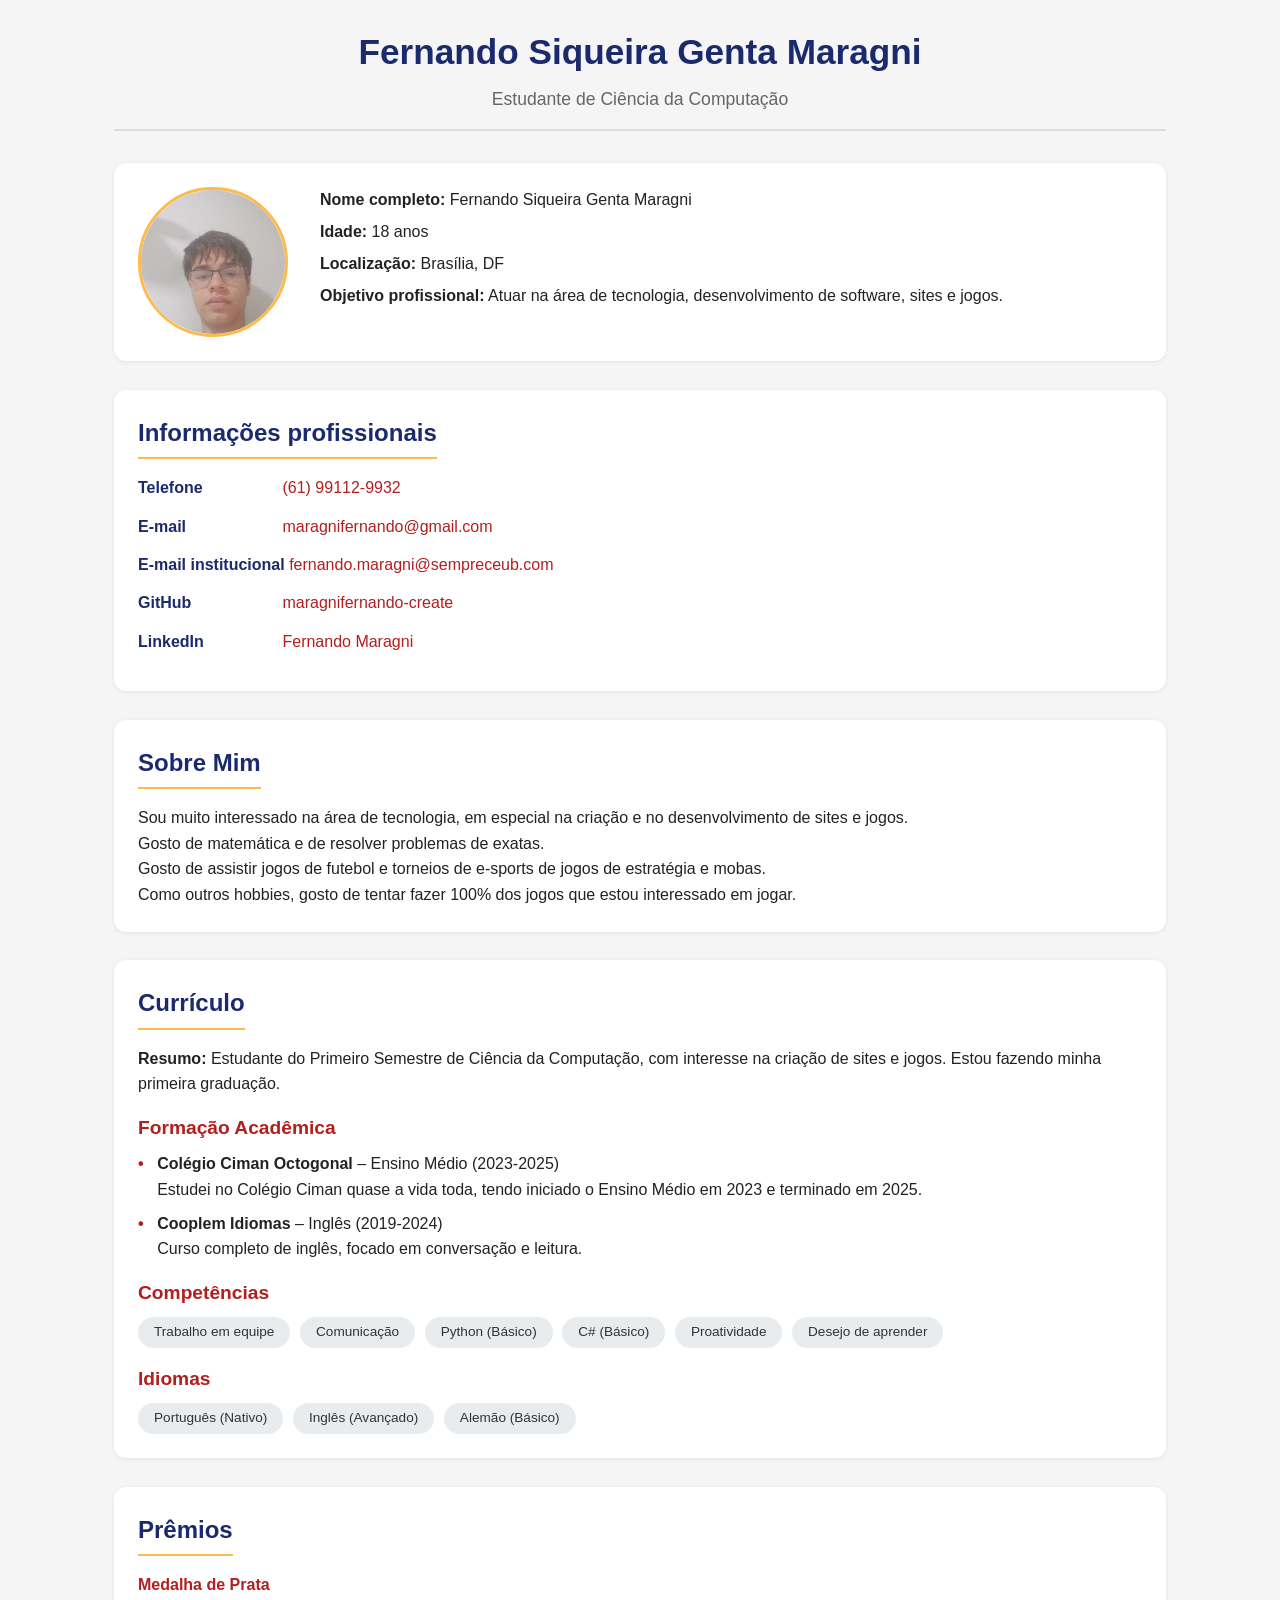
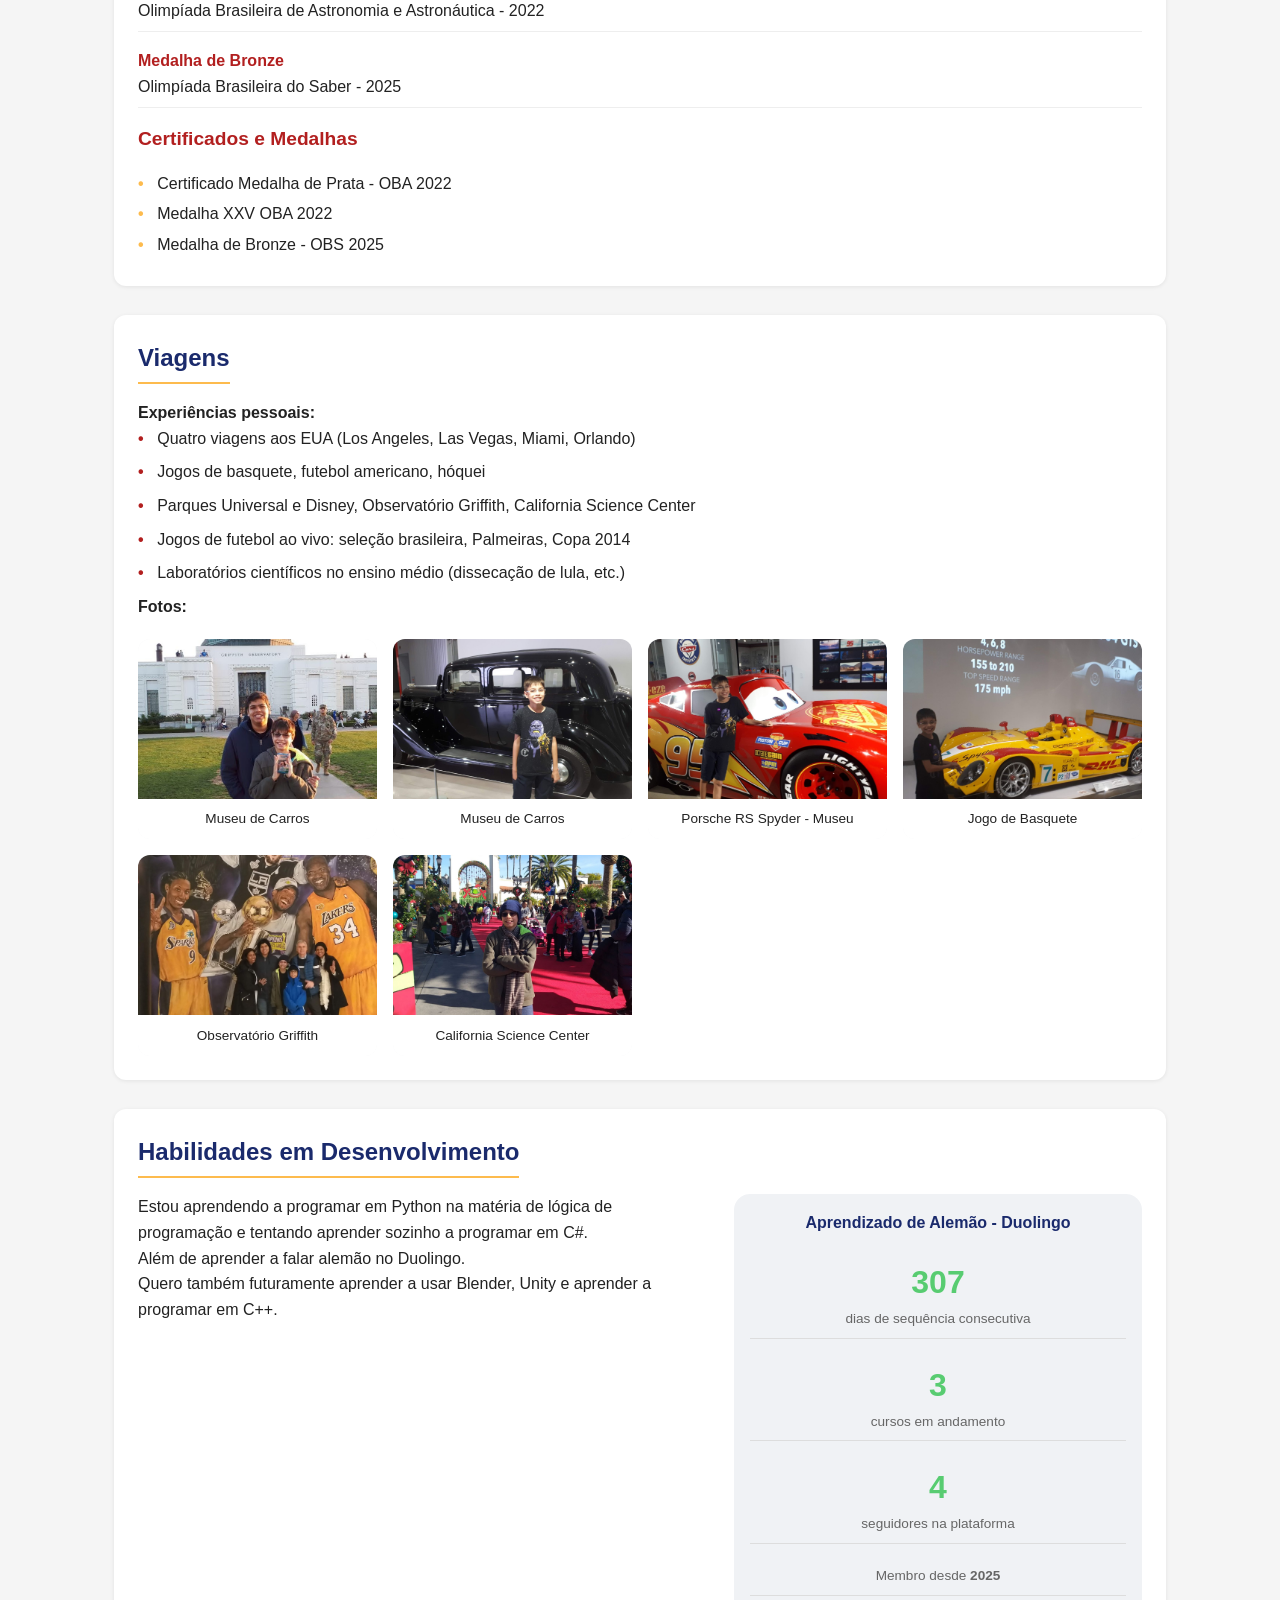
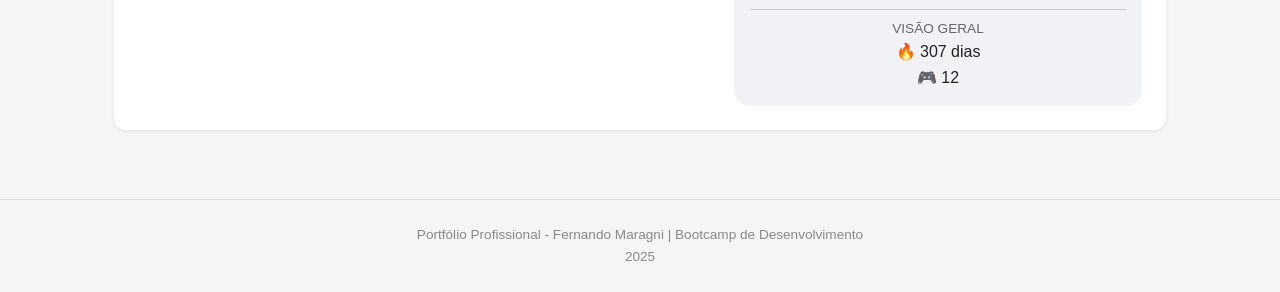
==== docs/index.html @ cf095620 "Update index.html" ====
<!DOCTYPE html>
<html lang="pt-br">
<head>
    <meta charset="UTF-8">
    <meta name="viewport" content="width=device-width, initial-scale=1.0">
    <title>Fernando Maragni | Portfólio Profissional</title>
    <style>
        * {
            margin: 0;
            padding: 0;
            box-sizing: border-box;
        }

        body {
            font-family: 'Segoe UI', Tahoma, Geneva, Verdana, sans-serif;
            background-color: #f5f5f5;
            color: #222;
            line-height: 1.6;
        }

        .container {
            max-width: 1100px;
            margin: 0 auto;
            padding: 1.5rem;
        }

        /* Header */
        .header {
            text-align: center;
            margin-bottom: 2rem;
            padding-bottom: 1rem;
            border-bottom: 2px solid #ddd;
        }

        .header h1 {
            font-size: 2.2rem;
            color: #1a2a6c;
            margin-bottom: 0.3rem;
        }

        .header p {
            font-size: 1.1rem;
            color: #666;
        }

        /* Seções */
        .section {
            background: white;
            border-radius: 12px;
            padding: 1.5rem;
            margin-bottom: 1.8rem;
            box-shadow: 0 1px 4px rgba(0,0,0,0.08);
        }

        .section h2 {
            color: #1a2a6c;
            font-size: 1.5rem;
            margin-bottom: 1rem;
            padding-bottom: 0.3rem;
            border-bottom: 2px solid #fdbb4d;
            display: inline-block;
        }

        .section h3 {
            color: #b21f1f;
            font-size: 1.2rem;
            margin: 1rem 0 0.5rem 0;
        }

        /* Perfil com imagem */
        .profile-wrapper {
            display: flex;
            flex-wrap: wrap;
            gap: 2rem;
            align-items: flex-start;
        }

        .profile-image {
            flex-shrink: 0;
            width: 150px;
            height: 150px;
            border-radius: 50%;
            overflow: hidden;
            border: 3px solid #fdbb4d;
        }

        .profile-image img {
            width: 100%;
            height: 100%;
            object-fit: cover;
        }

        .profile-details {
            flex: 1;
        }

        .profile-details p {
            margin-bottom: 0.4rem;
        }

        /* Lista de informações profissionais */
        .info-list {
            list-style: none;
            padding: 0;
        }

        .info-list li {
            margin-bottom: 0.8rem;
            padding-left: 0;
        }

        .info-list li strong {
            display: inline-block;
            min-width: 140px;
            color: #1a2a6c;
        }

        .info-list a {
            color: #b21f1f;
            text-decoration: none;
        }

        .info-list a:hover {
            text-decoration: underline;
        }

        /* Listas padrão */
        .custom-list {
            list-style: none;
            padding-left: 0;
        }

        .custom-list li {
            margin-bottom: 0.5rem;
            padding-left: 1.2rem;
            position: relative;
        }

        .custom-list li::before {
            content: "•";
            color: #b21f1f;
            font-weight: bold;
            position: absolute;
            left: 0;
        }

        /* Competências e idiomas em badges */
        .badge-container {
            display: flex;
            flex-wrap: wrap;
            gap: 0.6rem;
            margin-top: 0.5rem;
        }

        .badge {
            background: #e9ecef;
            padding: 0.3rem 1rem;
            border-radius: 20px;
            font-size: 0.85rem;
            color: #333;
        }

        /* Prêmios */
        .prize-item {
            margin-bottom: 1rem;
            padding-bottom: 0.5rem;
            border-bottom: 1px solid #eee;
        }

        .prize-item strong {
            color: #b21f1f;
            font-size: 1rem;
        }

        .certificates-list {
            margin-top: 1rem;
            list-style: none;
            padding-left: 0;
        }

        .certificates-list li {
            margin-bottom: 0.3rem;
            padding-left: 1.2rem;
            position: relative;
        }

        .certificates-list li::before {
            content: "•";
            color: #fdbb4d;
            font-weight: bold;
            position: absolute;
            left: 0;
        }

        /* Grid de viagens */
        .travel-grid {
            display: grid;
            grid-template-columns: repeat(auto-fill, minmax(200px, 1fr));
            gap: 1rem;
            margin-top: 1.2rem;
        }

        .travel-card {
            background: #f8f9fa;
            border-radius: 12px;
            overflow: hidden;
            text-align: center;
        }

        .travel-card img {
            width: 100%;
            height: 160px;
            object-fit: cover;
            display: block;
        }

        .travel-caption {
            padding: 0.6rem;
            font-size: 0.85rem;
            background: white;
            font-weight: 500;
        }

        /* Habilidades em desenvolvimento - duas colunas */
        .skills-wrapper {
            display: flex;
            flex-wrap: wrap;
            gap: 2rem;
        }

        .skills-text {
            flex: 1.5;
            min-width: 200px;
        }

        .duolingo-stats {
            flex: 1;
            min-width: 220px;
            background: #f0f2f5;
            border-radius: 16px;
            padding: 1rem;
            text-align: center;
        }

        .duolingo-stats h4 {
            color: #1a2a6c;
            margin-bottom: 0.8rem;
            font-size: 1rem;
        }

        .stat-number {
            font-size: 2rem;
            font-weight: bold;
            color: #58cc71;
        }

        .stat-label {
            font-size: 0.85rem;
            color: #666;
        }

        .stat-row {
            margin: 0.8rem 0;
            padding: 0.5rem;
            border-bottom: 1px solid #ddd;
        }

        /* Footer */
        footer {
            text-align: center;
            padding: 1.5rem;
            color: #888;
            font-size: 0.85rem;
            border-top: 1px solid #ddd;
            margin-top: 1rem;
        }

        @media (max-width: 700px) {
            .container {
                padding: 1rem;
            }
            .profile-wrapper {
                flex-direction: column;
                align-items: center;
                text-align: center;
            }
            .info-list li strong {
                display: block;
                min-width: auto;
            }
            .skills-wrapper {
                flex-direction: column;
            }
        }
    </style>
</head>
<body>

<div class="container">
    
    <!-- Header -->
    <div class="header">
        <h1>Fernando Siqueira Genta Maragni</h1>
        <p>Estudante de Ciência da Computação</p>
    </div>

    <!-- Perfil com imagem -->
    <div class="section">
        <div class="profile-wrapper">
            <div class="profile-image">
                <img src="Portifólio Profissional-Bootcamp 1_files/foto-perfil.jpg" alt="Fernando Maragni">
            </div>
            <div class="profile-details">
                <p><strong>Nome completo:</strong> Fernando Siqueira Genta Maragni</p>
                <p><strong>Idade:</strong> 18 anos</p>
                <p><strong>Localização:</strong> Brasília, DF</p>
                <p><strong>Objetivo profissional:</strong> Atuar na área de tecnologia, desenvolvimento de software, sites e jogos.</p>
            </div>
        </div>
    </div>

    <!-- Informações profissionais -->
    <div class="section">
        <h2>Informações profissionais</h2>
        <ul class="info-list">
            <li><strong>Telefone</strong> <a href="tel:+5561991129932">(61) 99112-9932</a></li>
            <li><strong>E-mail</strong> <a href="mailto:maragnifernando@gmail.com">maragnifernando@gmail.com</a></li>
            <li><strong>E-mail institucional</strong> <a href="mailto:fernando.maragni@sempreceub.com">fernando.maragni@sempreceub.com</a></li>
            <li><strong>GitHub</strong> <a href="https://github.com/maragnifernando-create" target="_blank">maragnifernando-create</a></li>
            <li><strong>LinkedIn</strong> <a href="https://www.linkedin.com/in/fernando-maragni-21040b402" target="_blank">Fernando Maragni</a></li>
        </ul>
    </div>

    <!-- Sobre Mim -->
    <div class="section">
        <h2>Sobre Mim</h2>
        <p>Sou muito interessado na área de tecnologia, em especial na criação e no desenvolvimento de sites e jogos.</p>
        <p>Gosto de matemática e de resolver problemas de exatas.</p>
        <p>Gosto de assistir jogos de futebol e torneios de e-sports de jogos de estratégia e mobas.</p>
        <p>Como outros hobbies, gosto de tentar fazer 100% dos jogos que estou interessado em jogar.</p>
    </div>

    <!-- Currículo -->
    <div class="section">
        <h2>Currículo</h2>
        <p><strong>Resumo:</strong> Estudante do Primeiro Semestre de Ciência da Computação, com interesse na criação de sites e jogos. Estou fazendo minha primeira graduação.</p>
        
        <h3>Formação Acadêmica</h3>
        <ul class="custom-list">
            <li><strong>Colégio Ciman Octogonal</strong> – Ensino Médio (2023-2025)<br>Estudei no Colégio Ciman quase a vida toda, tendo iniciado o Ensino Médio em 2023 e terminado em 2025.</li>
            <li><strong>Cooplem Idiomas</strong> – Inglês (2019-2024)<br>Curso completo de inglês, focado em conversação e leitura.</li>
        </ul>
        
        <h3>Competências</h3>
        <div class="badge-container">
            <span class="badge">Trabalho em equipe</span>
            <span class="badge">Comunicação</span>
            <span class="badge">Python (Básico)</span>
            <span class="badge">C# (Básico)</span>
            <span class="badge">Proatividade</span>
            <span class="badge">Desejo de aprender</span>
        </div>
        
        <h3>Idiomas</h3>
        <div class="badge-container">
            <span class="badge">Português (Nativo)</span>
            <span class="badge">Inglês (Avançado)</span>
            <span class="badge">Alemão (Básico)</span>
        </div>
    </div>

    <!-- Prêmios -->
    <div class="section">
        <h2>Prêmios</h2>
        <div class="prize-item">
            <strong>Medalha de Prata</strong><br>
            Olimpíada Brasileira de Astronomia e Astronáutica - 2022
        </div>
        <div class="prize-item">
            <strong>Medalha de Bronze</strong><br>
            Olimpíada Brasileira do Saber - 2025
        </div>
        
        <h3>Certificados e Medalhas</h3>
        <ul class="certificates-list">
            <li>Certificado Medalha de Prata - OBA 2022</li>
            <li>Medalha XXV OBA 2022</li>
            <li>Medalha de Bronze - OBS 2025</li>
        </ul>
    </div>

    <!-- Viagens -->
    <div class="section">
        <h2>Viagens</h2>
        <p><strong>Experiências pessoais:</strong></p>
        <ul class="custom-list">
            <li>Quatro viagens aos EUA (Los Angeles, Las Vegas, Miami, Orlando)</li>
            <li>Jogos de basquete, futebol americano, hóquei</li>
            <li>Parques Universal e Disney, Observatório Griffith, California Science Center</li>
            <li>Jogos de futebol ao vivo: seleção brasileira, Palmeiras, Copa 2014</li>
            <li>Laboratórios científicos no ensino médio (dissecação de lula, etc.)</li>
        </ul>
        
        <p><strong>Fotos:</strong></p>
        <div class="travel-grid">
            <div class="travel-card">
                <img src="Portifólio Profissional-Bootcamp 1_files/viagem10.jpg" alt="Museu de Carros">
                <div class="travel-caption">Museu de Carros</div>
            </div>
            <div class="travel-card">
                <img src="Portifólio Profissional-Bootcamp 1_files/viagem5.jpg" alt="Museu de Carros">
                <div class="travel-caption">Museu de Carros</div>
            </div>
            <div class="travel-card">
                <img src="Portifólio Profissional-Bootcamp 1_files/viagem6.jpg" alt="Porsche RS Spyder">
                <div class="travel-caption">Porsche RS Spyder - Museu</div>
            </div>
            <div class="travel-card">
                <img src="Portifólio Profissional-Bootcamp 1_files/viagem7.jpg" alt="Jogo de Basquete">
                <div class="travel-caption">Jogo de Basquete</div>
            </div>
            <div class="travel-card">
                <img src="Portifólio Profissional-Bootcamp 1_files/viagem8.jpg" alt="Observatório Griffith">
                <div class="travel-caption">Observatório Griffith</div>
            </div>
            <div class="travel-card">
                <img src="Portifólio Profissional-Bootcamp 1_files/viagem9.jpg" alt="California Science Center">
                <div class="travel-caption">California Science Center</div>
            </div>
        </div>
    </div>

    <!-- Habilidades em Desenvolvimento + Duolingo Stats -->
    <div class="section">
        <h2>Habilidades em Desenvolvimento</h2>
        <div class="skills-wrapper">
            <div class="skills-text">
                <p>Estou aprendendo a programar em Python na matéria de lógica de programação e tentando aprender sozinho a programar em C#.</p>
                <p>Além de aprender a falar alemão no Duolingo.</p>
                <p>Quero também futuramente aprender a usar Blender, Unity e aprender a programar em C++.</p>
            </div>
            <div class="duolingo-stats">
                <h4>Aprendizado de Alemão - Duolingo</h4>
                <div class="stat-row">
                    <div class="stat-number">307</div>
                    <div class="stat-label">dias de sequência consecutiva</div>
                </div>
                <div class="stat-row">
                    <div class="stat-number">3</div>
                    <div class="stat-label">cursos em andamento</div>
                </div>
                <div class="stat-row">
                    <div class="stat-number">4</div>
                    <div class="stat-label">seguidores na plataforma</div>
                </div>
                <div class="stat-row">
                    <div class="stat-label">Membro desde <strong>2025</strong></div>
                </div>
                <div style="margin-top: 0.8rem; padding-top: 0.5rem; border-top: 1px solid #ccc;">
                    <div class="stat-label">VISÃO GERAL</div>
                    <div>🔥 307 dias</div>
                    <div>🎮 12</div>
                </div>
            </div>
        </div>
    </div>

</div>

<footer>
    <p>Portfólio Profissional - Fernando Maragni | Bootcamp de Desenvolvimento</p>
    <p>2025</p>
</footer>

</body>
</html>
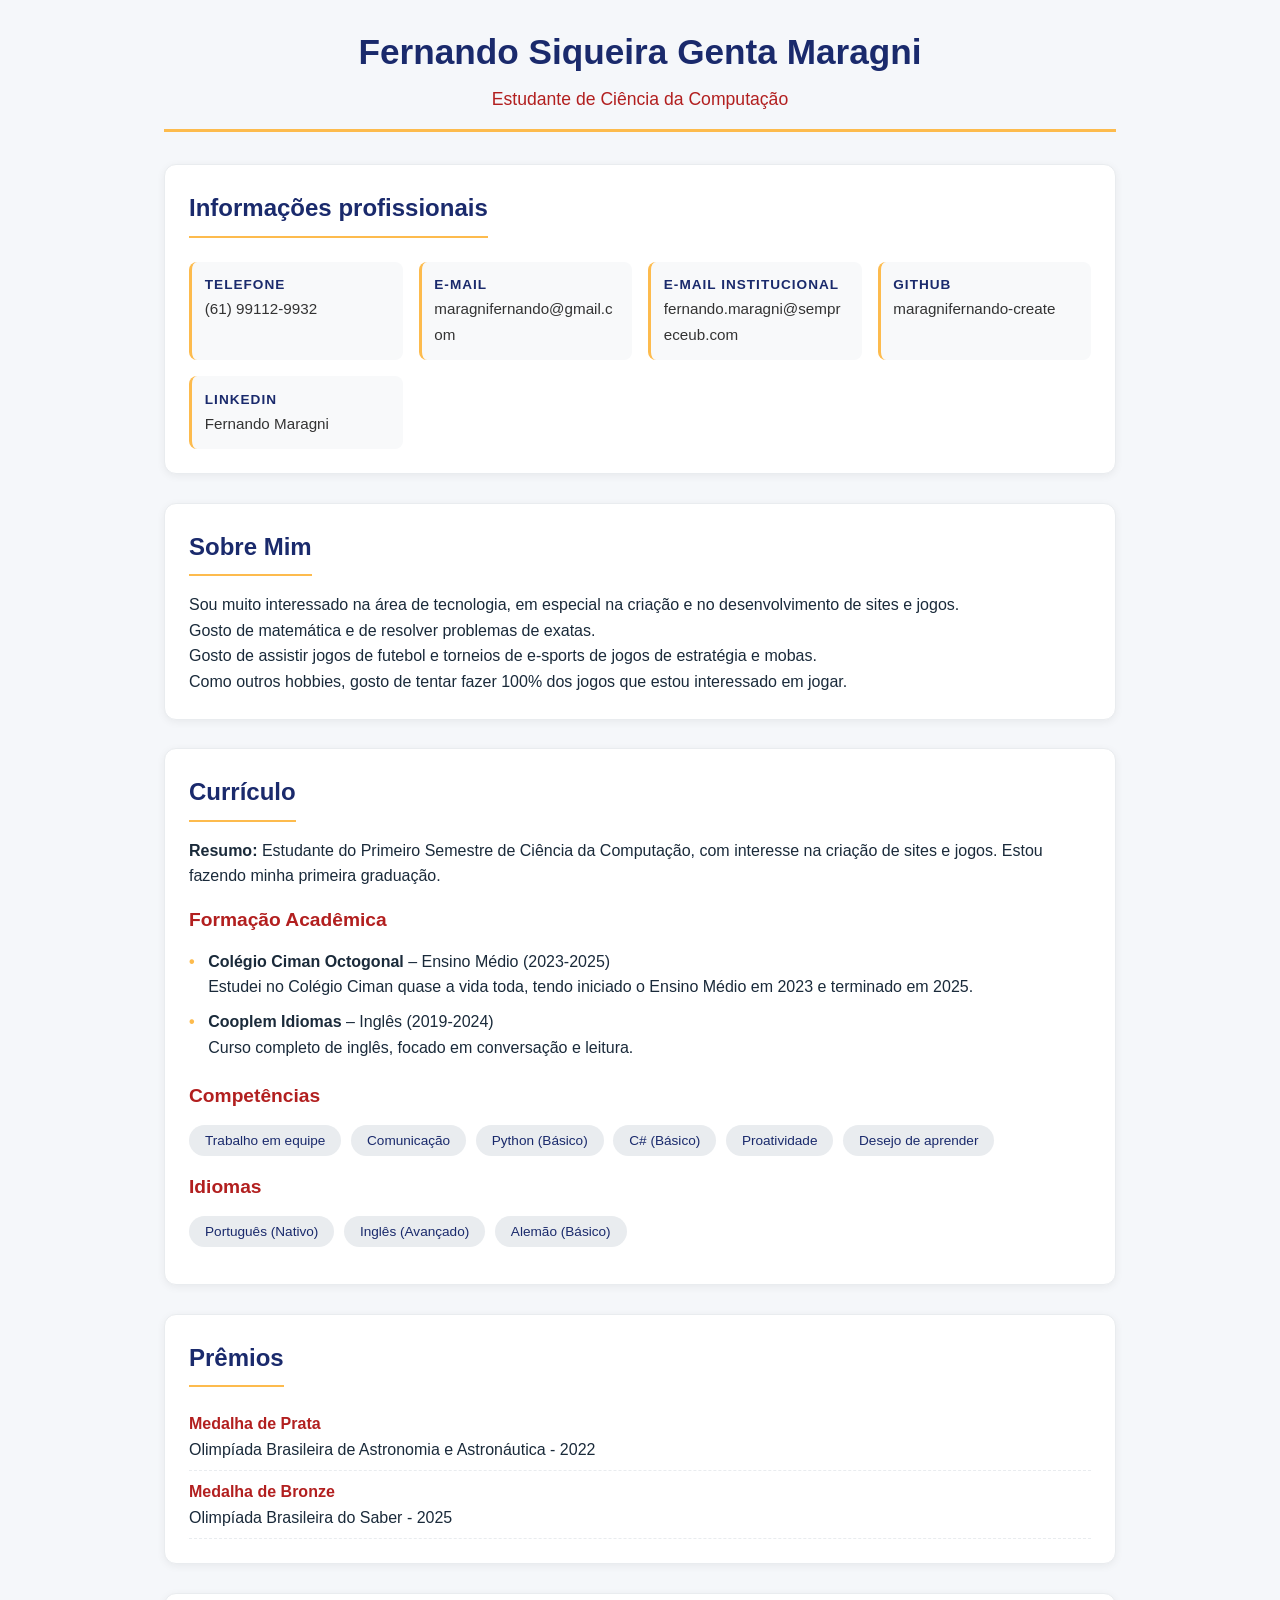
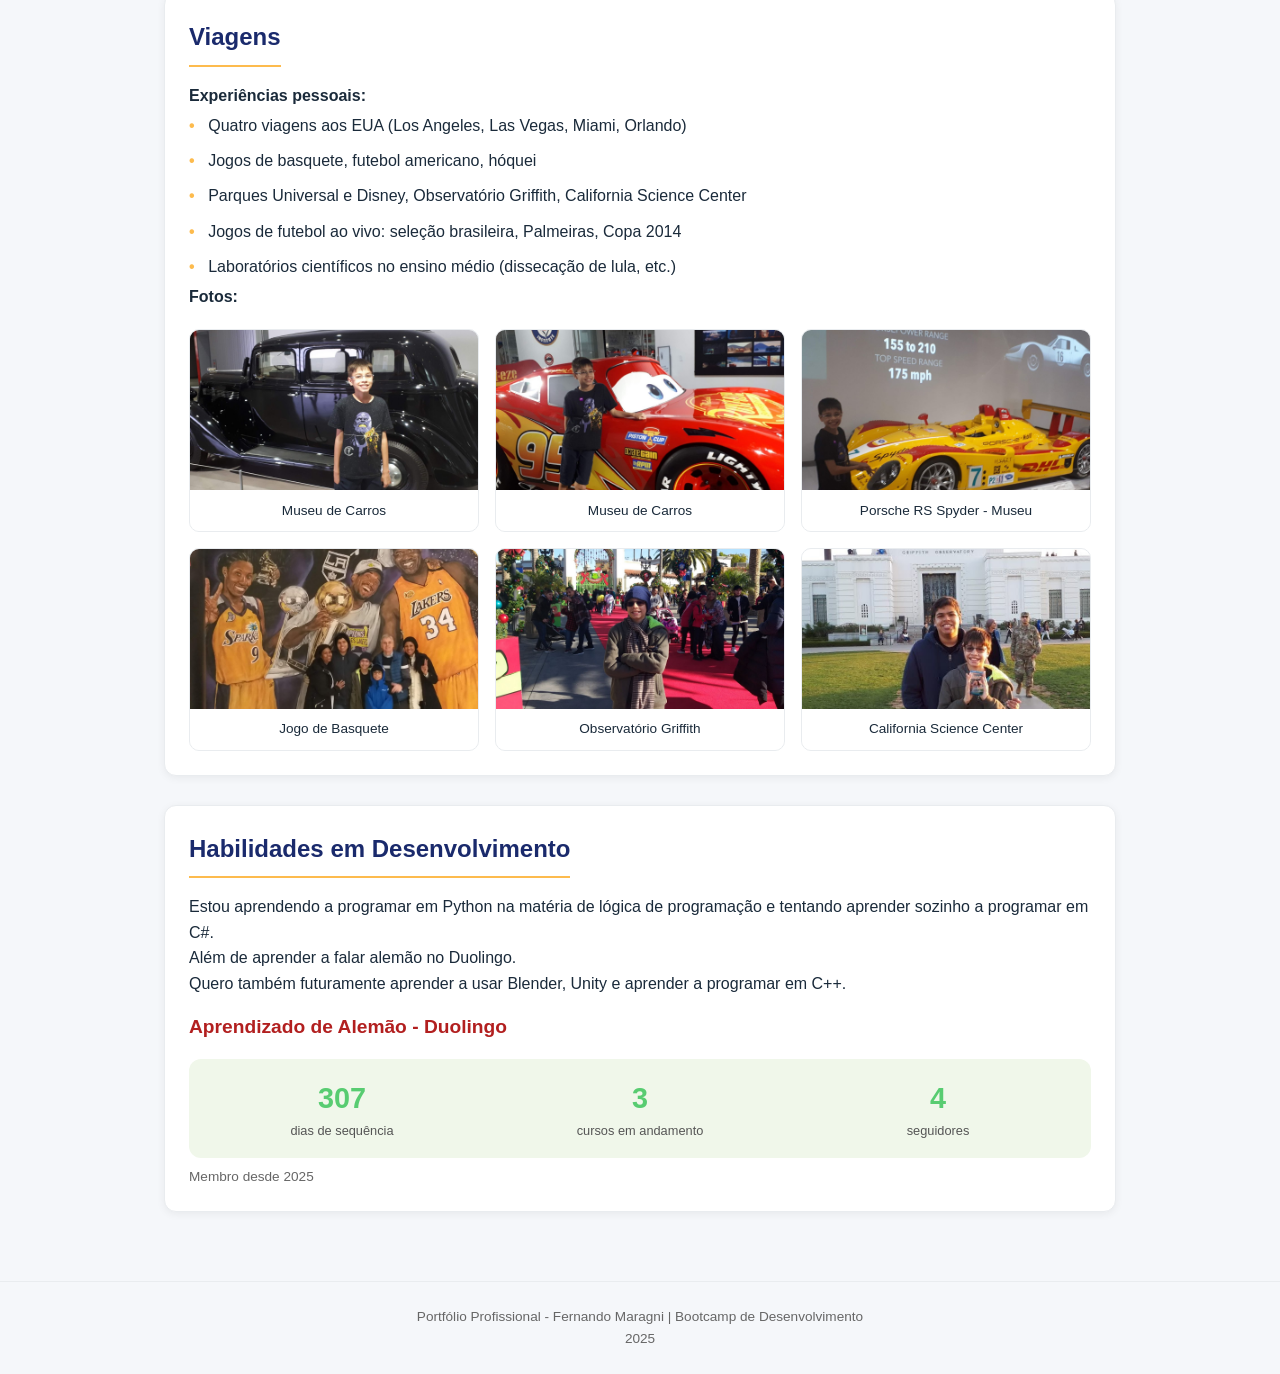
==== commit 2fe67546: "Update index.html" ====
--- a/docs/index.html
+++ b/docs/index.html
@@ -13,13 +13,13 @@
 
         body {
             font-family: 'Segoe UI', Tahoma, Geneva, Verdana, sans-serif;
-            background-color: #f5f5f5;
-            color: #222;
+            background-color: #f5f7fa;
+            color: #1a2a3a;
             line-height: 1.6;
         }
 
         .container {
-            max-width: 1100px;
+            max-width: 1000px;
             margin: 0 auto;
             padding: 1.5rem;
         }
@@ -29,7 +29,7 @@
             text-align: center;
             margin-bottom: 2rem;
             padding-bottom: 1rem;
-            border-bottom: 2px solid #ddd;
+            border-bottom: 3px solid #fdbb4d;
         }
 
         .header h1 {
@@ -40,116 +40,96 @@
 
         .header p {
             font-size: 1.1rem;
-            color: #666;
-        }
-
-        /* Seções */
-        .section {
+            color: #b21f1f;
+            font-weight: 500;
+        }
+
+        /* Cards */
+        .card {
             background: white;
             border-radius: 12px;
             padding: 1.5rem;
             margin-bottom: 1.8rem;
-            box-shadow: 0 1px 4px rgba(0,0,0,0.08);
-        }
-
-        .section h2 {
+            box-shadow: 0 2px 8px rgba(0,0,0,0.06);
+            border: 1px solid #e9ecef;
+        }
+
+        .card h2 {
             color: #1a2a6c;
             font-size: 1.5rem;
             margin-bottom: 1rem;
-            padding-bottom: 0.3rem;
+            padding-bottom: 0.5rem;
             border-bottom: 2px solid #fdbb4d;
             display: inline-block;
         }
 
-        .section h3 {
+        .card h3 {
             color: #b21f1f;
             font-size: 1.2rem;
             margin: 1rem 0 0.5rem 0;
         }
 
-        /* Perfil com imagem */
-        .profile-wrapper {
-            display: flex;
-            flex-wrap: wrap;
-            gap: 2rem;
-            align-items: flex-start;
-        }
-
-        .profile-image {
-            flex-shrink: 0;
-            width: 150px;
-            height: 150px;
-            border-radius: 50%;
-            overflow: hidden;
-            border: 3px solid #fdbb4d;
-        }
-
-        .profile-image img {
-            width: 100%;
-            height: 100%;
-            object-fit: cover;
-        }
-
-        .profile-details {
-            flex: 1;
-        }
-
-        .profile-details p {
-            margin-bottom: 0.4rem;
-        }
-
-        /* Lista de informações profissionais */
-        .info-list {
-            list-style: none;
-            padding: 0;
-        }
-
-        .info-list li {
-            margin-bottom: 0.8rem;
-            padding-left: 0;
-        }
-
-        .info-list li strong {
-            display: inline-block;
-            min-width: 140px;
+        /* Informações profissionais - grid */
+        .info-grid {
+            display: grid;
+            grid-template-columns: repeat(auto-fit, minmax(200px, 1fr));
+            gap: 1rem;
+            margin-top: 0.5rem;
+        }
+
+        .info-item {
+            background: #f8f9fa;
+            padding: 0.8rem;
+            border-radius: 8px;
+            border-left: 3px solid #fdbb4d;
+        }
+
+        .info-item strong {
+            display: block;
             color: #1a2a6c;
-        }
-
-        .info-list a {
+            font-size: 0.85rem;
+            text-transform: uppercase;
+            letter-spacing: 1px;
+        }
+
+        .info-item a, .info-item span {
+            color: #333;
+            text-decoration: none;
+            font-size: 0.95rem;
+            word-break: break-all;
+        }
+
+        .info-item a:hover {
             color: #b21f1f;
-            text-decoration: none;
-        }
-
-        .info-list a:hover {
             text-decoration: underline;
         }
 
-        /* Listas padrão */
-        .custom-list {
+        /* Listas */
+        .list {
             list-style: none;
             padding-left: 0;
         }
 
-        .custom-list li {
-            margin-bottom: 0.5rem;
+        .list li {
+            padding: 0.3rem 0;
             padding-left: 1.2rem;
             position: relative;
         }
 
-        .custom-list li::before {
+        .list li::before {
             content: "•";
-            color: #b21f1f;
+            color: #fdbb4d;
             font-weight: bold;
             position: absolute;
             left: 0;
         }
 
-        /* Competências e idiomas em badges */
-        .badge-container {
+        /* Badges / Competências */
+        .badge-list {
             display: flex;
             flex-wrap: wrap;
             gap: 0.6rem;
-            margin-top: 0.5rem;
+            margin: 0.8rem 0;
         }
 
         .badge {
@@ -157,54 +137,37 @@
             padding: 0.3rem 1rem;
             border-radius: 20px;
             font-size: 0.85rem;
-            color: #333;
+            color: #1a2a6c;
         }
 
         /* Prêmios */
-        .prize-item {
-            margin-bottom: 1rem;
-            padding-bottom: 0.5rem;
-            border-bottom: 1px solid #eee;
-        }
-
-        .prize-item strong {
+        .prize-list {
+            list-style: none;
+        }
+
+        .prize-list li {
+            padding: 0.5rem 0;
+            border-bottom: 1px dashed #e9ecef;
+        }
+
+        .prize-list li strong {
             color: #b21f1f;
-            font-size: 1rem;
-        }
-
-        .certificates-list {
-            margin-top: 1rem;
-            list-style: none;
-            padding-left: 0;
-        }
-
-        .certificates-list li {
-            margin-bottom: 0.3rem;
-            padding-left: 1.2rem;
-            position: relative;
-        }
-
-        .certificates-list li::before {
-            content: "•";
-            color: #fdbb4d;
-            font-weight: bold;
-            position: absolute;
-            left: 0;
-        }
-
-        /* Grid de viagens */
+        }
+
+        /* Grade de viagens */
         .travel-grid {
             display: grid;
-            grid-template-columns: repeat(auto-fill, minmax(200px, 1fr));
+            grid-template-columns: repeat(auto-fill, minmax(220px, 1fr));
             gap: 1rem;
             margin-top: 1.2rem;
         }
 
         .travel-card {
             background: #f8f9fa;
-            border-radius: 12px;
+            border-radius: 10px;
             overflow: hidden;
             text-align: center;
+            border: 1px solid #e9ecef;
         }
 
         .travel-card img {
@@ -217,122 +180,94 @@
         .travel-caption {
             padding: 0.6rem;
             font-size: 0.85rem;
+            font-weight: 500;
             background: white;
-            font-weight: 500;
-        }
-
-        /* Habilidades em desenvolvimento - duas colunas */
-        .skills-wrapper {
+        }
+
+        /* Duolingo stats */
+        .duolingo-stats {
+            background: #f0f7ea;
+            padding: 1rem;
+            border-radius: 12px;
+            margin-top: 1rem;
             display: flex;
             flex-wrap: wrap;
-            gap: 2rem;
-        }
-
-        .skills-text {
-            flex: 1.5;
-            min-width: 200px;
-        }
-
-        .duolingo-stats {
+            gap: 1.5rem;
+            justify-content: space-around;
+            text-align: center;
+        }
+
+        .stat {
             flex: 1;
-            min-width: 220px;
-            background: #f0f2f5;
-            border-radius: 16px;
-            padding: 1rem;
-            text-align: center;
-        }
-
-        .duolingo-stats h4 {
-            color: #1a2a6c;
-            margin-bottom: 0.8rem;
-            font-size: 1rem;
+            min-width: 100px;
         }
 
         .stat-number {
-            font-size: 2rem;
+            font-size: 1.8rem;
             font-weight: bold;
             color: #58cc71;
         }
 
         .stat-label {
-            font-size: 0.85rem;
-            color: #666;
-        }
-
-        .stat-row {
-            margin: 0.8rem 0;
-            padding: 0.5rem;
-            border-bottom: 1px solid #ddd;
-        }
-
-        /* Footer */
+            font-size: 0.8rem;
+            color: #555;
+        }
+
         footer {
             text-align: center;
             padding: 1.5rem;
-            color: #888;
+            color: #666;
             font-size: 0.85rem;
-            border-top: 1px solid #ddd;
+            border-top: 1px solid #e9ecef;
             margin-top: 1rem;
         }
 
-        @media (max-width: 700px) {
-            .container {
-                padding: 1rem;
-            }
-            .profile-wrapper {
-                flex-direction: column;
-                align-items: center;
-                text-align: center;
-            }
-            .info-list li strong {
-                display: block;
-                min-width: auto;
-            }
-            .skills-wrapper {
-                flex-direction: column;
-            }
+        hr {
+            margin: 1rem 0;
+            border: none;
+            border-top: 1px solid #e9ecef;
         }
     </style>
 </head>
 <body>
 
 <div class="container">
-    
-    <!-- Header -->
+
+    <!-- HEADER -->
     <div class="header">
         <h1>Fernando Siqueira Genta Maragni</h1>
         <p>Estudante de Ciência da Computação</p>
     </div>
 
-    <!-- Perfil com imagem -->
-    <div class="section">
-        <div class="profile-wrapper">
-            <div class="profile-image">
-                <img src="Portifólio Profissional-Bootcamp 1_files/foto-perfil.jpg" alt="Fernando Maragni">
-            </div>
-            <div class="profile-details">
-                <p><strong>Nome completo:</strong> Fernando Siqueira Genta Maragni</p>
-                <p><strong>Idade:</strong> 18 anos</p>
-                <p><strong>Localização:</strong> Brasília, DF</p>
-                <p><strong>Objetivo profissional:</strong> Atuar na área de tecnologia, desenvolvimento de software, sites e jogos.</p>
-            </div>
-        </div>
-    </div>
-
-    <!-- Informações profissionais -->
-    <div class="section">
+    <!-- INFORMAÇÕES PROFISSIONAIS -->
+    <div class="card">
         <h2>Informações profissionais</h2>
-        <ul class="info-list">
-            <li><strong>Telefone</strong> <a href="tel:+5561991129932">(61) 99112-9932</a></li>
-            <li><strong>E-mail</strong> <a href="mailto:maragnifernando@gmail.com">maragnifernando@gmail.com</a></li>
-            <li><strong>E-mail institucional</strong> <a href="mailto:fernando.maragni@sempreceub.com">fernando.maragni@sempreceub.com</a></li>
-            <li><strong>GitHub</strong> <a href="https://github.com/maragnifernando-create" target="_blank">maragnifernando-create</a></li>
-            <li><strong>LinkedIn</strong> <a href="https://www.linkedin.com/in/fernando-maragni-21040b402" target="_blank">Fernando Maragni</a></li>
-        </ul>
-    </div>
-
-    <!-- Sobre Mim -->
-    <div class="section">
+        <div class="info-grid">
+            <div class="info-item">
+                <strong>Telefone</strong>
+                <span>(61) 99112-9932</span>
+            </div>
+            <div class="info-item">
+                <strong>E-mail</strong>
+                <a href="mailto:maragnifernando@gmail.com">maragnifernando@gmail.com</a>
+            </div>
+            <div class="info-item">
+                <strong>E-mail institucional</strong>
+                <a href="mailto:fernando.maragni@sempreceub.com">fernando.maragni@sempreceub.com</a>
+            </div>
+            <div class="info-item">
+                <strong>GitHub</strong>
+                <a href="https://github.com/maragnifernando-create" target="_blank">maragnifernando-create</a>
+            </div>
+            <div class="info-item">
+                <strong>LinkedIn</strong>
+                <a href="https://www.linkedin.com/in/fernando-maragni-21040b402" target="_blank">Fernando Maragni</a>
+            </div>
+        </div>
+    </div>
+
+    <!-- SOBRE MIM -->
+    <div class="card">
         <h2>Sobre Mim</h2>
         <p>Sou muito interessado na área de tecnologia, em especial na criação e no desenvolvimento de sites e jogos.</p>
         <p>Gosto de matemática e de resolver problemas de exatas.</p>
@@ -340,19 +275,19 @@
         <p>Como outros hobbies, gosto de tentar fazer 100% dos jogos que estou interessado em jogar.</p>
     </div>
 
-    <!-- Currículo -->
-    <div class="section">
+    <!-- CURRÍCULO -->
+    <div class="card">
         <h2>Currículo</h2>
         <p><strong>Resumo:</strong> Estudante do Primeiro Semestre de Ciência da Computação, com interesse na criação de sites e jogos. Estou fazendo minha primeira graduação.</p>
-        
+
         <h3>Formação Acadêmica</h3>
-        <ul class="custom-list">
+        <ul class="list">
             <li><strong>Colégio Ciman Octogonal</strong> – Ensino Médio (2023-2025)<br>Estudei no Colégio Ciman quase a vida toda, tendo iniciado o Ensino Médio em 2023 e terminado em 2025.</li>
             <li><strong>Cooplem Idiomas</strong> – Inglês (2019-2024)<br>Curso completo de inglês, focado em conversação e leitura.</li>
         </ul>
-        
+
         <h3>Competências</h3>
-        <div class="badge-container">
+        <div class="badge-list">
             <span class="badge">Trabalho em equipe</span>
             <span class="badge">Comunicação</span>
             <span class="badge">Python (Básico)</span>
@@ -360,40 +295,29 @@
             <span class="badge">Proatividade</span>
             <span class="badge">Desejo de aprender</span>
         </div>
-        
+
         <h3>Idiomas</h3>
-        <div class="badge-container">
+        <div class="badge-list">
             <span class="badge">Português (Nativo)</span>
             <span class="badge">Inglês (Avançado)</span>
             <span class="badge">Alemão (Básico)</span>
         </div>
     </div>
 
-    <!-- Prêmios -->
-    <div class="section">
+    <!-- PRÊMIOS -->
+    <div class="card">
         <h2>Prêmios</h2>
-        <div class="prize-item">
-            <strong>Medalha de Prata</strong><br>
-            Olimpíada Brasileira de Astronomia e Astronáutica - 2022
-        </div>
-        <div class="prize-item">
-            <strong>Medalha de Bronze</strong><br>
-            Olimpíada Brasileira do Saber - 2025
-        </div>
-        
-        <h3>Certificados e Medalhas</h3>
-        <ul class="certificates-list">
-            <li>Certificado Medalha de Prata - OBA 2022</li>
-            <li>Medalha XXV OBA 2022</li>
-            <li>Medalha de Bronze - OBS 2025</li>
+        <ul class="prize-list">
+            <li><strong>Medalha de Prata</strong><br>Olimpíada Brasileira de Astronomia e Astronáutica - 2022</li>
+            <li><strong>Medalha de Bronze</strong><br>Olimpíada Brasileira do Saber - 2025</li>
         </ul>
     </div>
 
-    <!-- Viagens -->
-    <div class="section">
+    <!-- VIAGENS -->
+    <div class="card">
         <h2>Viagens</h2>
         <p><strong>Experiências pessoais:</strong></p>
-        <ul class="custom-list">
+        <ul class="list">
             <li>Quatro viagens aos EUA (Los Angeles, Las Vegas, Miami, Orlando)</li>
             <li>Jogos de basquete, futebol americano, hóquei</li>
             <li>Parques Universal e Disney, Observatório Griffith, California Science Center</li>
@@ -404,65 +328,55 @@
         <p><strong>Fotos:</strong></p>
         <div class="travel-grid">
             <div class="travel-card">
-                <img src="Portifólio Profissional-Bootcamp 1_files/viagem10.jpg" alt="Museu de Carros">
-                <div class="travel-caption">Museu de Carros</div>
-            </div>
-            <div class="travel-card">
                 <img src="Portifólio Profissional-Bootcamp 1_files/viagem5.jpg" alt="Museu de Carros">
                 <div class="travel-caption">Museu de Carros</div>
             </div>
             <div class="travel-card">
-                <img src="Portifólio Profissional-Bootcamp 1_files/viagem6.jpg" alt="Porsche RS Spyder">
+                <img src="Portifólio Profissional-Bootcamp 1_files/viagem6.jpg" alt="Museu de Carros">
+                <div class="travel-caption">Museu de Carros</div>
+            </div>
+            <div class="travel-card">
+                <img src="Portifólio Profissional-Bootcamp 1_files/viagem7.jpg" alt="Porsche RS Spyder">
                 <div class="travel-caption">Porsche RS Spyder - Museu</div>
             </div>
             <div class="travel-card">
-                <img src="Portifólio Profissional-Bootcamp 1_files/viagem7.jpg" alt="Jogo de Basquete">
+                <img src="Portifólio Profissional-Bootcamp 1_files/viagem8.jpg" alt="Jogo de Basquete">
                 <div class="travel-caption">Jogo de Basquete</div>
             </div>
             <div class="travel-card">
-                <img src="Portifólio Profissional-Bootcamp 1_files/viagem8.jpg" alt="Observatório Griffith">
+                <img src="Portifólio Profissional-Bootcamp 1_files/viagem9.jpg" alt="Observatório Griffith">
                 <div class="travel-caption">Observatório Griffith</div>
             </div>
             <div class="travel-card">
-                <img src="Portifólio Profissional-Bootcamp 1_files/viagem9.jpg" alt="California Science Center">
+                <img src="Portifólio Profissional-Bootcamp 1_files/viagem10.jpg" alt="California Science Center">
                 <div class="travel-caption">California Science Center</div>
             </div>
         </div>
     </div>
 
-    <!-- Habilidades em Desenvolvimento + Duolingo Stats -->
-    <div class="section">
+    <!-- HABILIDADES EM DESENVOLVIMENTO + DUOLINGO -->
+    <div class="card">
         <h2>Habilidades em Desenvolvimento</h2>
-        <div class="skills-wrapper">
-            <div class="skills-text">
-                <p>Estou aprendendo a programar em Python na matéria de lógica de programação e tentando aprender sozinho a programar em C#.</p>
-                <p>Além de aprender a falar alemão no Duolingo.</p>
-                <p>Quero também futuramente aprender a usar Blender, Unity e aprender a programar em C++.</p>
-            </div>
-            <div class="duolingo-stats">
-                <h4>Aprendizado de Alemão - Duolingo</h4>
-                <div class="stat-row">
-                    <div class="stat-number">307</div>
-                    <div class="stat-label">dias de sequência consecutiva</div>
-                </div>
-                <div class="stat-row">
-                    <div class="stat-number">3</div>
-                    <div class="stat-label">cursos em andamento</div>
-                </div>
-                <div class="stat-row">
-                    <div class="stat-number">4</div>
-                    <div class="stat-label">seguidores na plataforma</div>
-                </div>
-                <div class="stat-row">
-                    <div class="stat-label">Membro desde <strong>2025</strong></div>
-                </div>
-                <div style="margin-top: 0.8rem; padding-top: 0.5rem; border-top: 1px solid #ccc;">
-                    <div class="stat-label">VISÃO GERAL</div>
-                    <div>🔥 307 dias</div>
-                    <div>🎮 12</div>
-                </div>
-            </div>
-        </div>
+        <p>Estou aprendendo a programar em Python na matéria de lógica de programação e tentando aprender sozinho a programar em C#.</p>
+        <p>Além de aprender a falar alemão no Duolingo.</p>
+        <p>Quero também futuramente aprender a usar Blender, Unity e aprender a programar em C++.</p>
+
+        <h3>Aprendizado de Alemão - Duolingo</h3>
+        <div class="duolingo-stats">
+            <div class="stat">
+                <div class="stat-number">307</div>
+                <div class="stat-label">dias de sequência</div>
+            </div>
+            <div class="stat">
+                <div class="stat-number">3</div>
+                <div class="stat-label">cursos em andamento</div>
+            </div>
+            <div class="stat">
+                <div class="stat-number">4</div>
+                <div class="stat-label">seguidores</div>
+            </div>
+        </div>
+        <p style="font-size: 0.85rem; color: #666; margin-top: 0.5rem;">Membro desde 2025</p>
     </div>
 
 </div>
@@ -474,3 +388,4 @@
 
 </body>
 </html>
+</html>
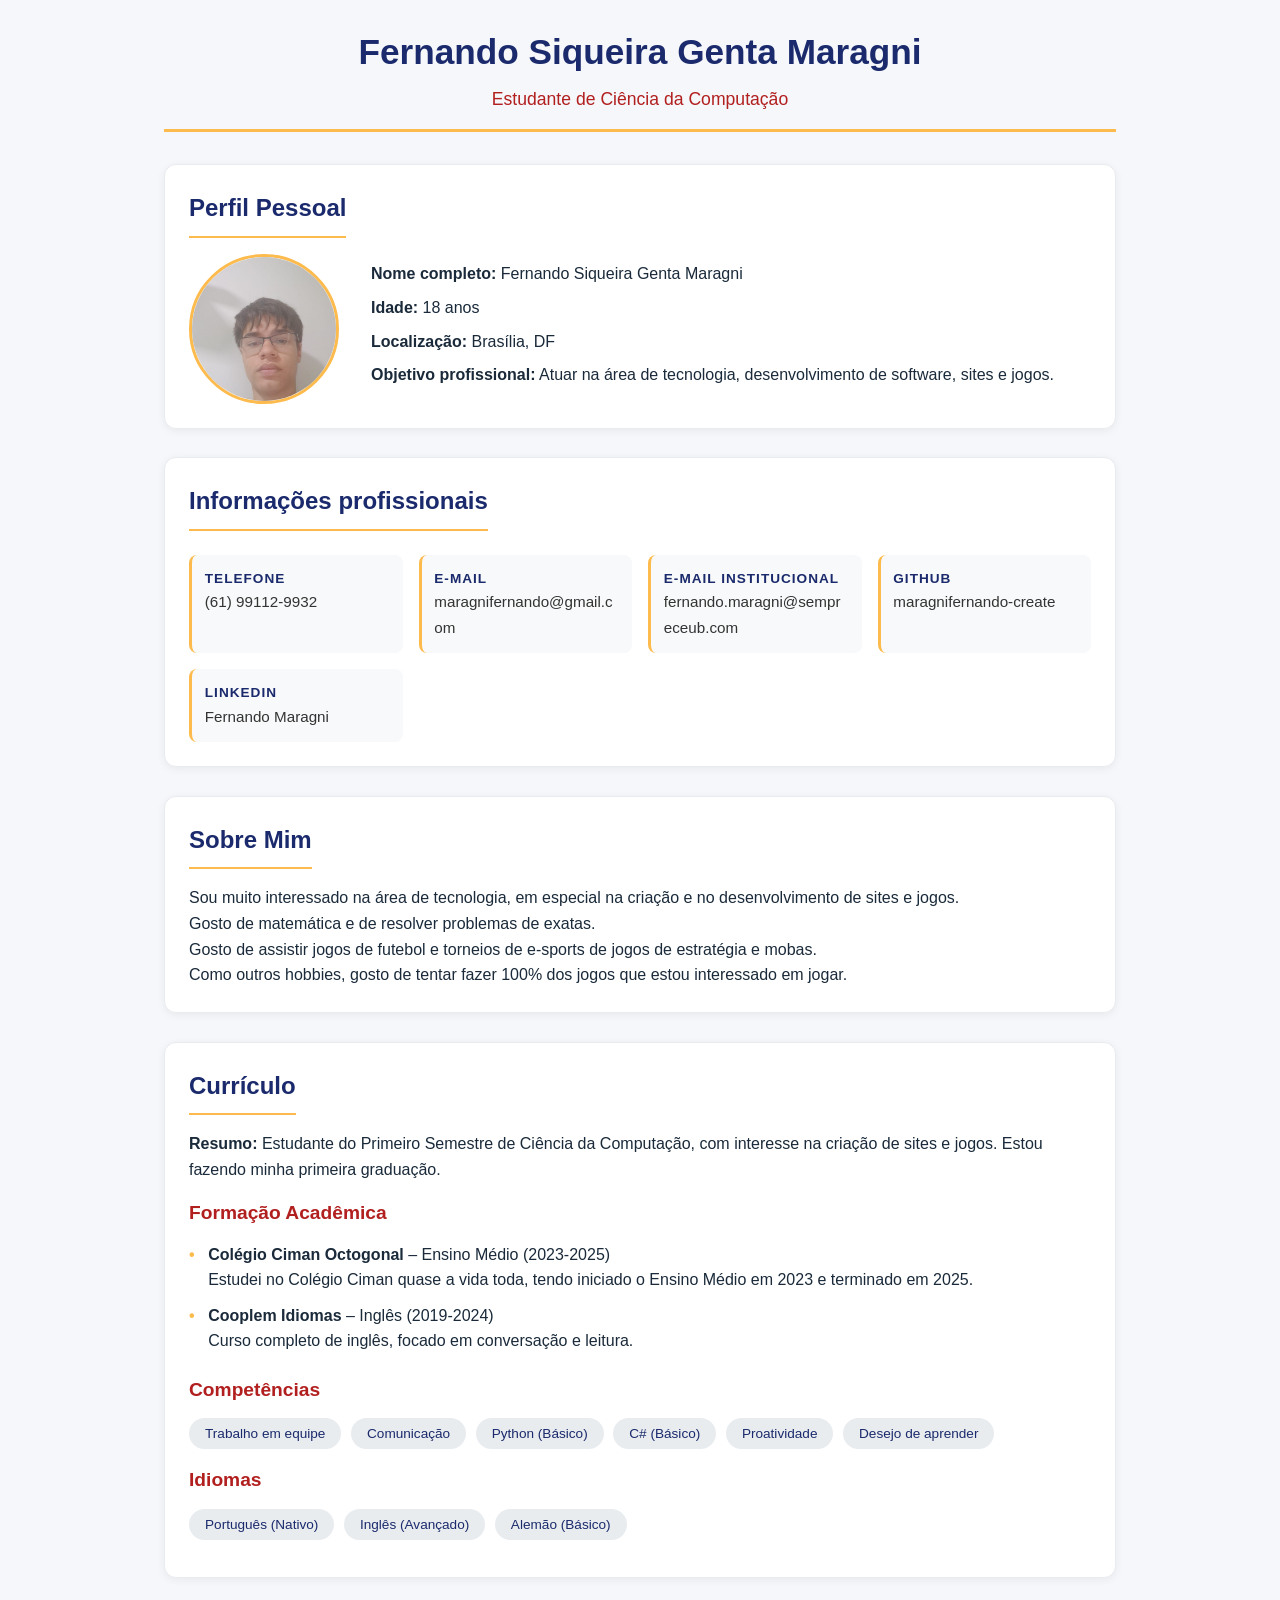
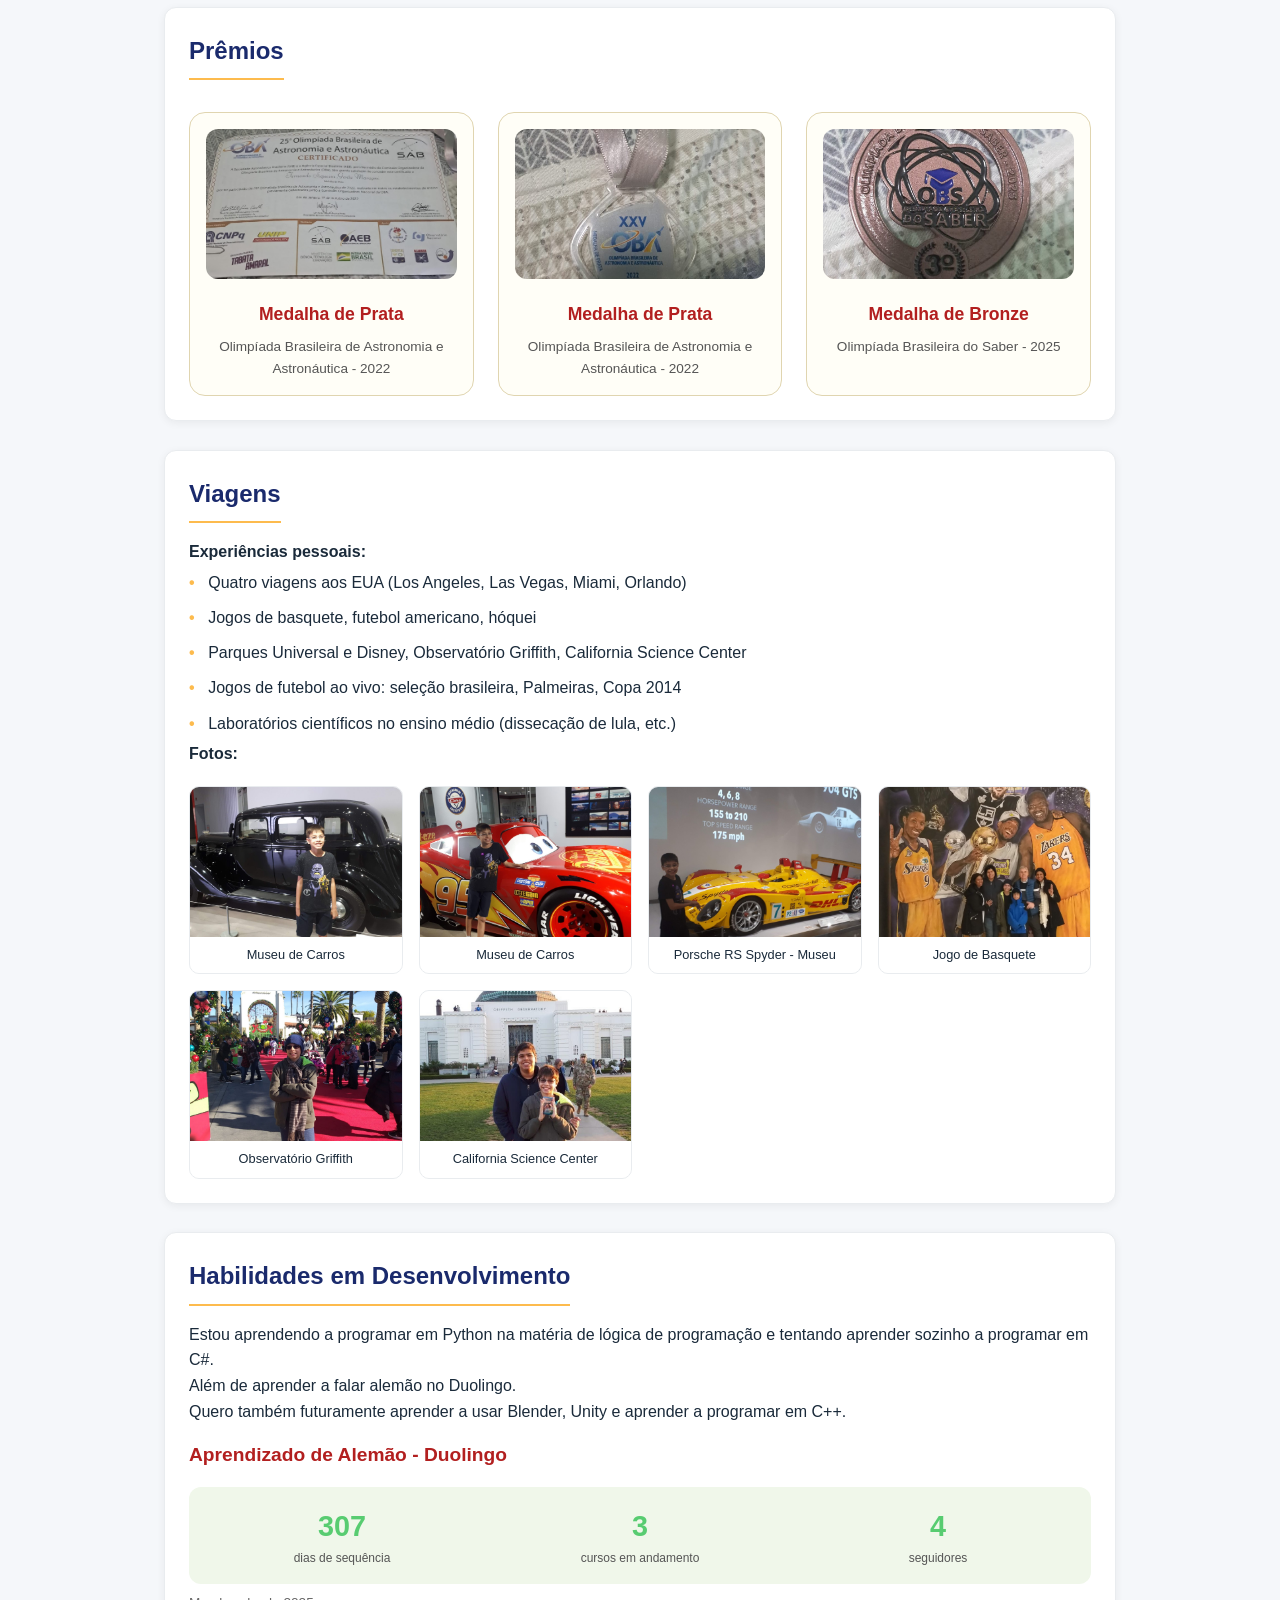
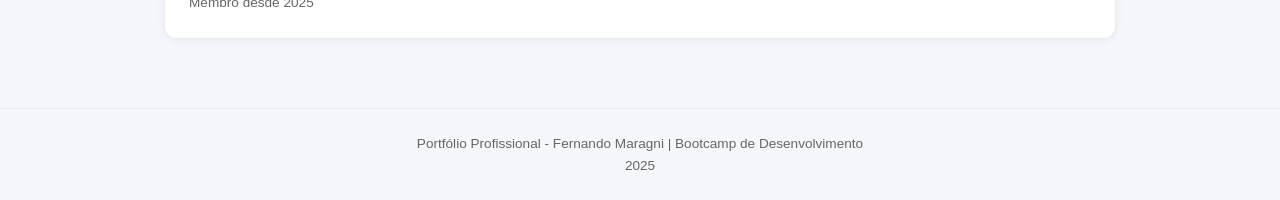
==== commit 615c5d37: "Update index.html" ====
--- a/docs/index.html
+++ b/docs/index.html
@@ -69,6 +69,37 @@
             margin: 1rem 0 0.5rem 0;
         }
 
+        /* Perfil com foto */
+        .profile-section {
+            display: flex;
+            flex-wrap: wrap;
+            gap: 2rem;
+            align-items: center;
+        }
+
+        .profile-image {
+            flex-shrink: 0;
+            width: 150px;
+            height: 150px;
+            border-radius: 50%;
+            overflow: hidden;
+            border: 3px solid #fdbb4d;
+        }
+
+        .profile-image img {
+            width: 100%;
+            height: 100%;
+            object-fit: cover;
+        }
+
+        .profile-info {
+            flex: 1;
+        }
+
+        .profile-info p {
+            margin-bottom: 0.5rem;
+        }
+
         /* Informações profissionais - grid */
         .info-grid {
             display: grid;
@@ -140,24 +171,48 @@
             color: #1a2a6c;
         }
 
-        /* Prêmios */
-        .prize-list {
-            list-style: none;
-        }
-
-        .prize-list li {
-            padding: 0.5rem 0;
-            border-bottom: 1px dashed #e9ecef;
-        }
-
-        .prize-list li strong {
+        /* Prêmios com imagens */
+        .prizes-wrapper {
+            display: flex;
+            flex-wrap: wrap;
+            gap: 1.5rem;
+            margin-top: 1rem;
+        }
+
+        .prize-card {
+            flex: 1;
+            min-width: 180px;
+            background: #fffef7;
+            border: 1px solid #e0d5b0;
+            border-radius: 16px;
+            padding: 1rem;
+            text-align: center;
+        }
+
+        .prize-card img {
+            width: 100%;
+            height: 150px;
+            object-fit: cover;
+            border-radius: 12px;
+            margin-bottom: 0.8rem;
+        }
+
+        .prize-card strong {
+            display: block;
+            font-size: 1.1rem;
             color: #b21f1f;
+            margin-bottom: 0.5rem;
+        }
+
+        .prize-card p {
+            font-size: 0.85rem;
+            color: #555;
         }
 
         /* Grade de viagens */
         .travel-grid {
             display: grid;
-            grid-template-columns: repeat(auto-fill, minmax(220px, 1fr));
+            grid-template-columns: repeat(auto-fill, minmax(200px, 1fr));
             gap: 1rem;
             margin-top: 1.2rem;
         }
@@ -172,14 +227,14 @@
 
         .travel-card img {
             width: 100%;
-            height: 160px;
+            height: 150px;
             object-fit: cover;
             display: block;
         }
 
         .travel-caption {
-            padding: 0.6rem;
-            font-size: 0.85rem;
+            padding: 0.5rem;
+            font-size: 0.8rem;
             font-weight: 500;
             background: white;
         }
@@ -199,7 +254,7 @@
 
         .stat {
             flex: 1;
-            min-width: 100px;
+            min-width: 80px;
         }
 
         .stat-number {
@@ -209,7 +264,7 @@
         }
 
         .stat-label {
-            font-size: 0.8rem;
+            font-size: 0.75rem;
             color: #555;
         }
 
@@ -222,10 +277,14 @@
             margin-top: 1rem;
         }
 
-        hr {
-            margin: 1rem 0;
-            border: none;
-            border-top: 1px solid #e9ecef;
+        @media (max-width: 700px) {
+            .profile-section {
+                flex-direction: column;
+                text-align: center;
+            }
+            .prizes-wrapper {
+                flex-direction: column;
+            }
         }
     </style>
 </head>
@@ -237,6 +296,22 @@
     <div class="header">
         <h1>Fernando Siqueira Genta Maragni</h1>
         <p>Estudante de Ciência da Computação</p>
+    </div>
+
+    <!-- PERFIL COM FOTO -->
+    <div class="card">
+        <h2>Perfil Pessoal</h2>
+        <div class="profile-section">
+            <div class="profile-image">
+                <img src="Portifólio Profissional-Bootcamp 1_files/foto-perfil.jpg" alt="Fernando Maragni">
+            </div>
+            <div class="profile-info">
+                <p><strong>Nome completo:</strong> Fernando Siqueira Genta Maragni</p>
+                <p><strong>Idade:</strong> 18 anos</p>
+                <p><strong>Localização:</strong> Brasília, DF</p>
+                <p><strong>Objetivo profissional:</strong> Atuar na área de tecnologia, desenvolvimento de software, sites e jogos.</p>
+            </div>
+        </div>
     </div>
 
     <!-- INFORMAÇÕES PROFISSIONAIS -->
@@ -304,13 +379,26 @@
         </div>
     </div>
 
-    <!-- PRÊMIOS -->
+    <!-- PRÊMIOS COM FOTOS -->
     <div class="card">
         <h2>Prêmios</h2>
-        <ul class="prize-list">
-            <li><strong>Medalha de Prata</strong><br>Olimpíada Brasileira de Astronomia e Astronáutica - 2022</li>
-            <li><strong>Medalha de Bronze</strong><br>Olimpíada Brasileira do Saber - 2025</li>
-        </ul>
+        <div class="prizes-wrapper">
+            <div class="prize-card">
+                <img src="Portifólio Profissional-Bootcamp 1_files/premio1.jpg" alt="Medalha de Prata">
+                <strong>Medalha de Prata</strong>
+                <p>Olimpíada Brasileira de Astronomia e Astronáutica - 2022</p>
+            </div>
+            <div class="prize-card">
+                <img src="Portifólio Profissional-Bootcamp 1_files/premio2.jpg" alt="Medalha de Prata">
+                <strong>Medalha de Prata</strong>
+                <p>Olimpíada Brasileira de Astronomia e Astronáutica - 2022</p>
+            </div>
+            <div class="prize-card">
+                <img src="Portifólio Profissional-Bootcamp 1_files/premio3.jpg" alt="Medalha de Bronze">
+                <strong>Medalha de Bronze</strong>
+                <p>Olimpíada Brasileira do Saber - 2025</p>
+            </div>
+        </div>
     </div>
 
     <!-- VIAGENS -->
@@ -388,4 +476,3 @@
 
 </body>
 </html>
-</html>
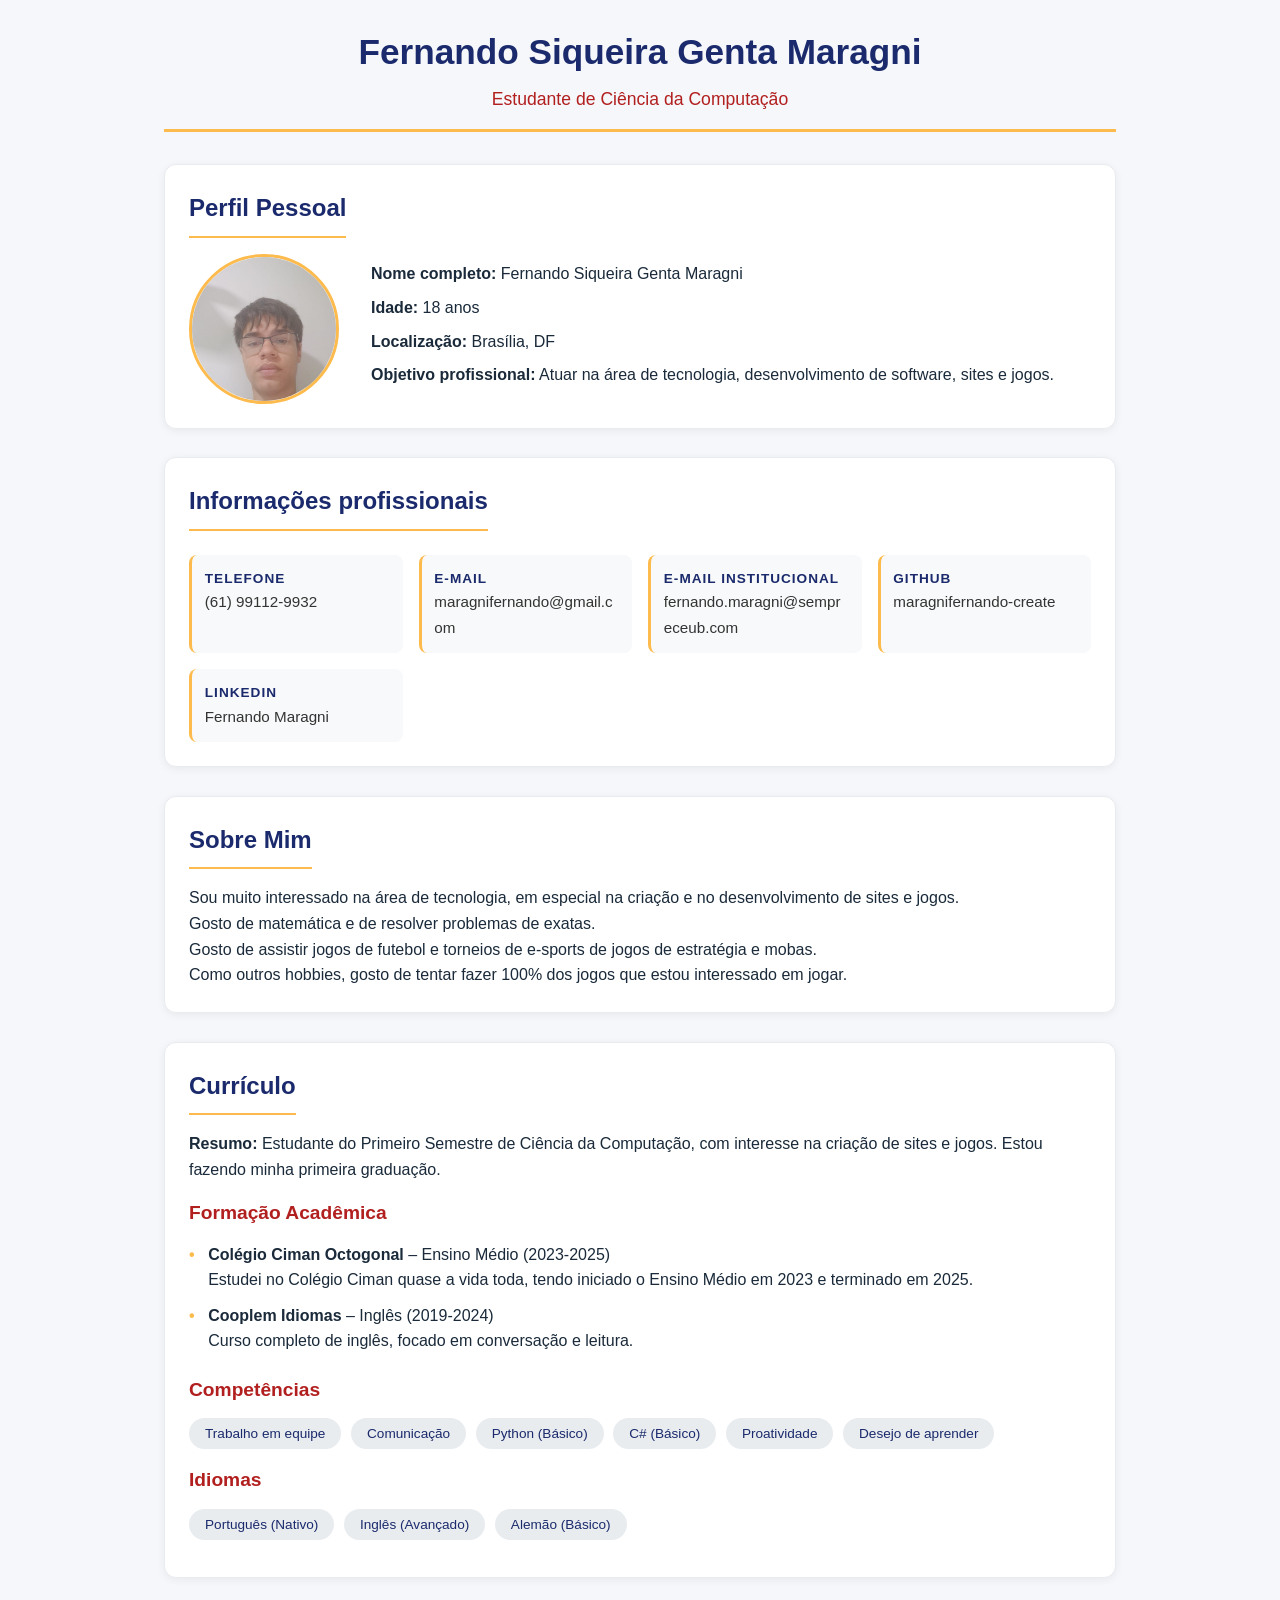
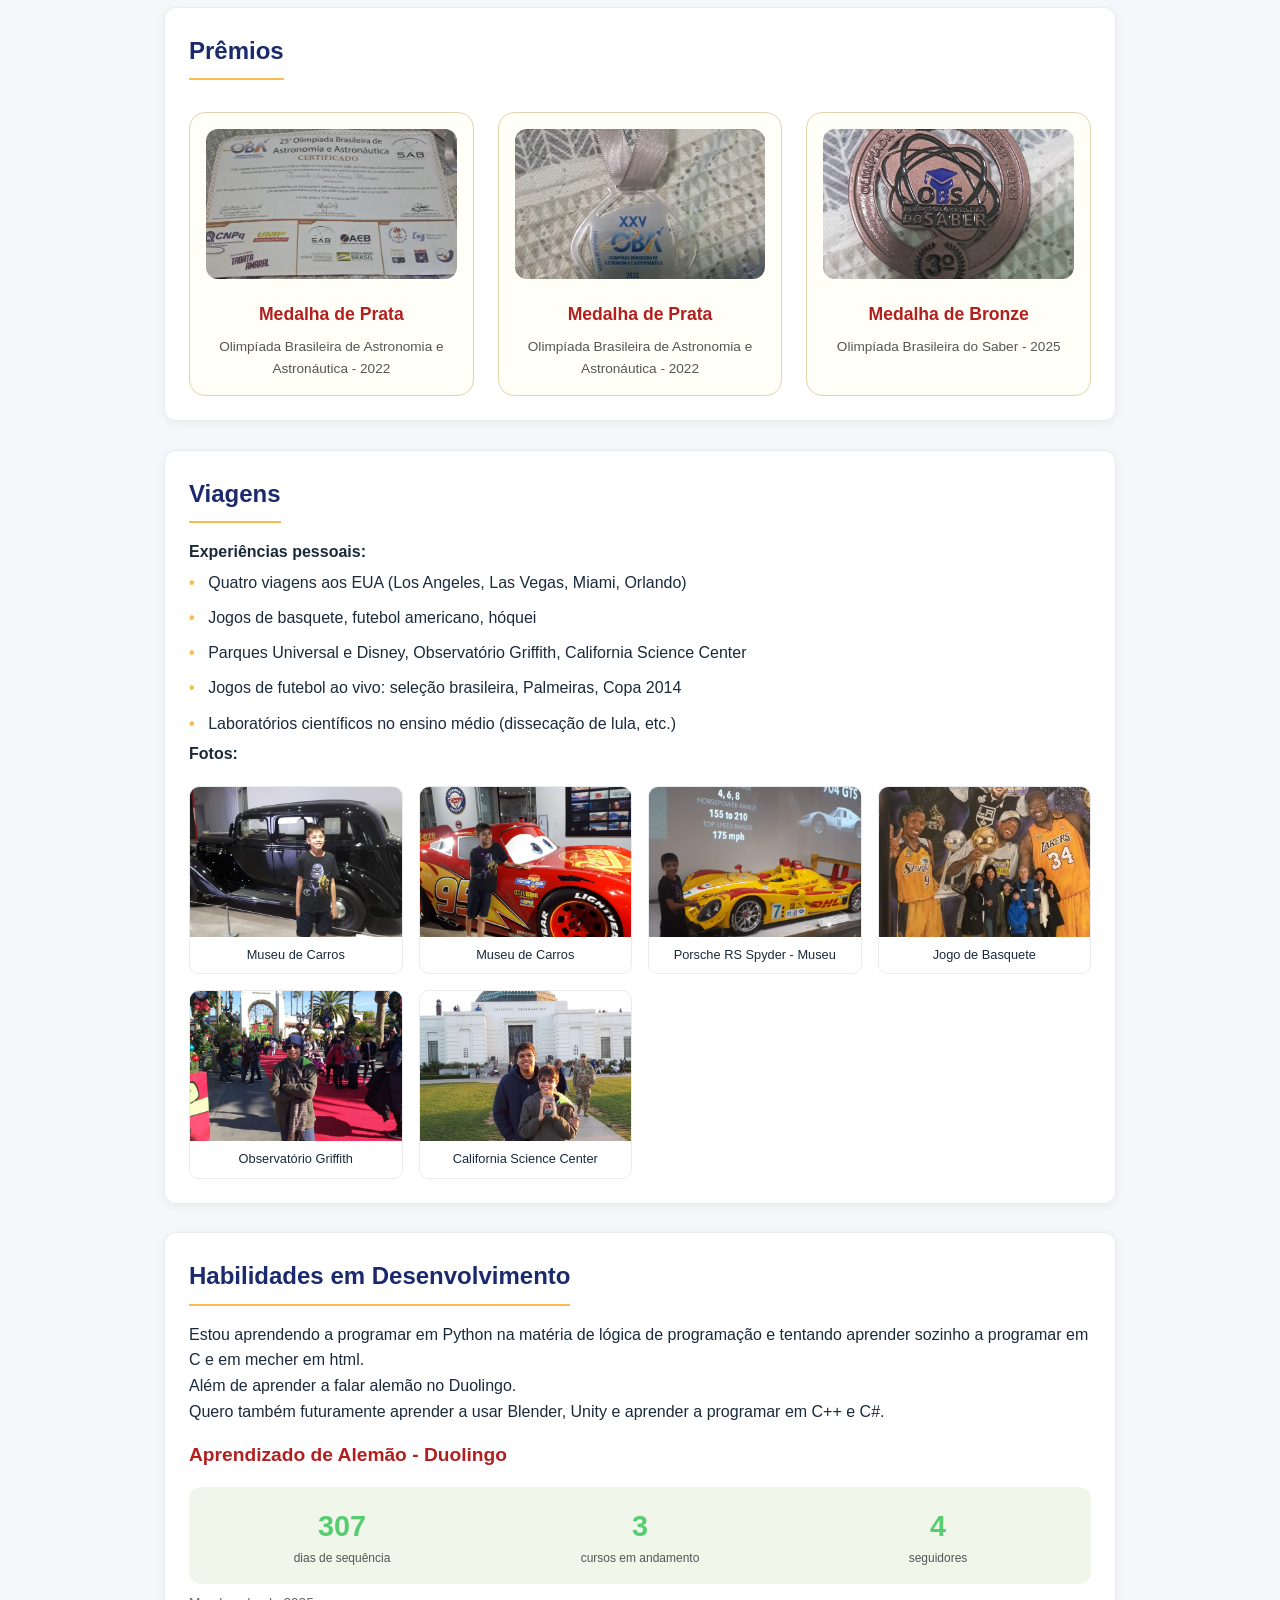
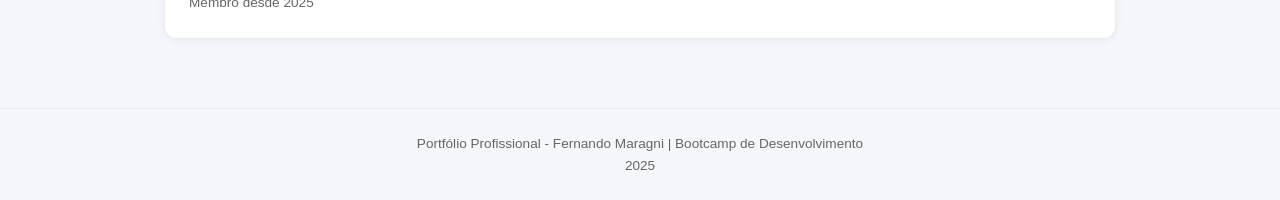
==== commit b71d2d02: "Update index.html" ====
--- a/docs/index.html
+++ b/docs/index.html
@@ -445,9 +445,9 @@
     <!-- HABILIDADES EM DESENVOLVIMENTO + DUOLINGO -->
     <div class="card">
         <h2>Habilidades em Desenvolvimento</h2>
-        <p>Estou aprendendo a programar em Python na matéria de lógica de programação e tentando aprender sozinho a programar em C#.</p>
+        <p>Estou aprendendo a programar em Python na matéria de lógica de programação e tentando aprender sozinho a programar em C e em mecher em html.</p>
         <p>Além de aprender a falar alemão no Duolingo.</p>
-        <p>Quero também futuramente aprender a usar Blender, Unity e aprender a programar em C++.</p>
+        <p>Quero também futuramente aprender a usar Blender, Unity e aprender a programar em C++ e C#.</p>
 
         <h3>Aprendizado de Alemão - Duolingo</h3>
         <div class="duolingo-stats">
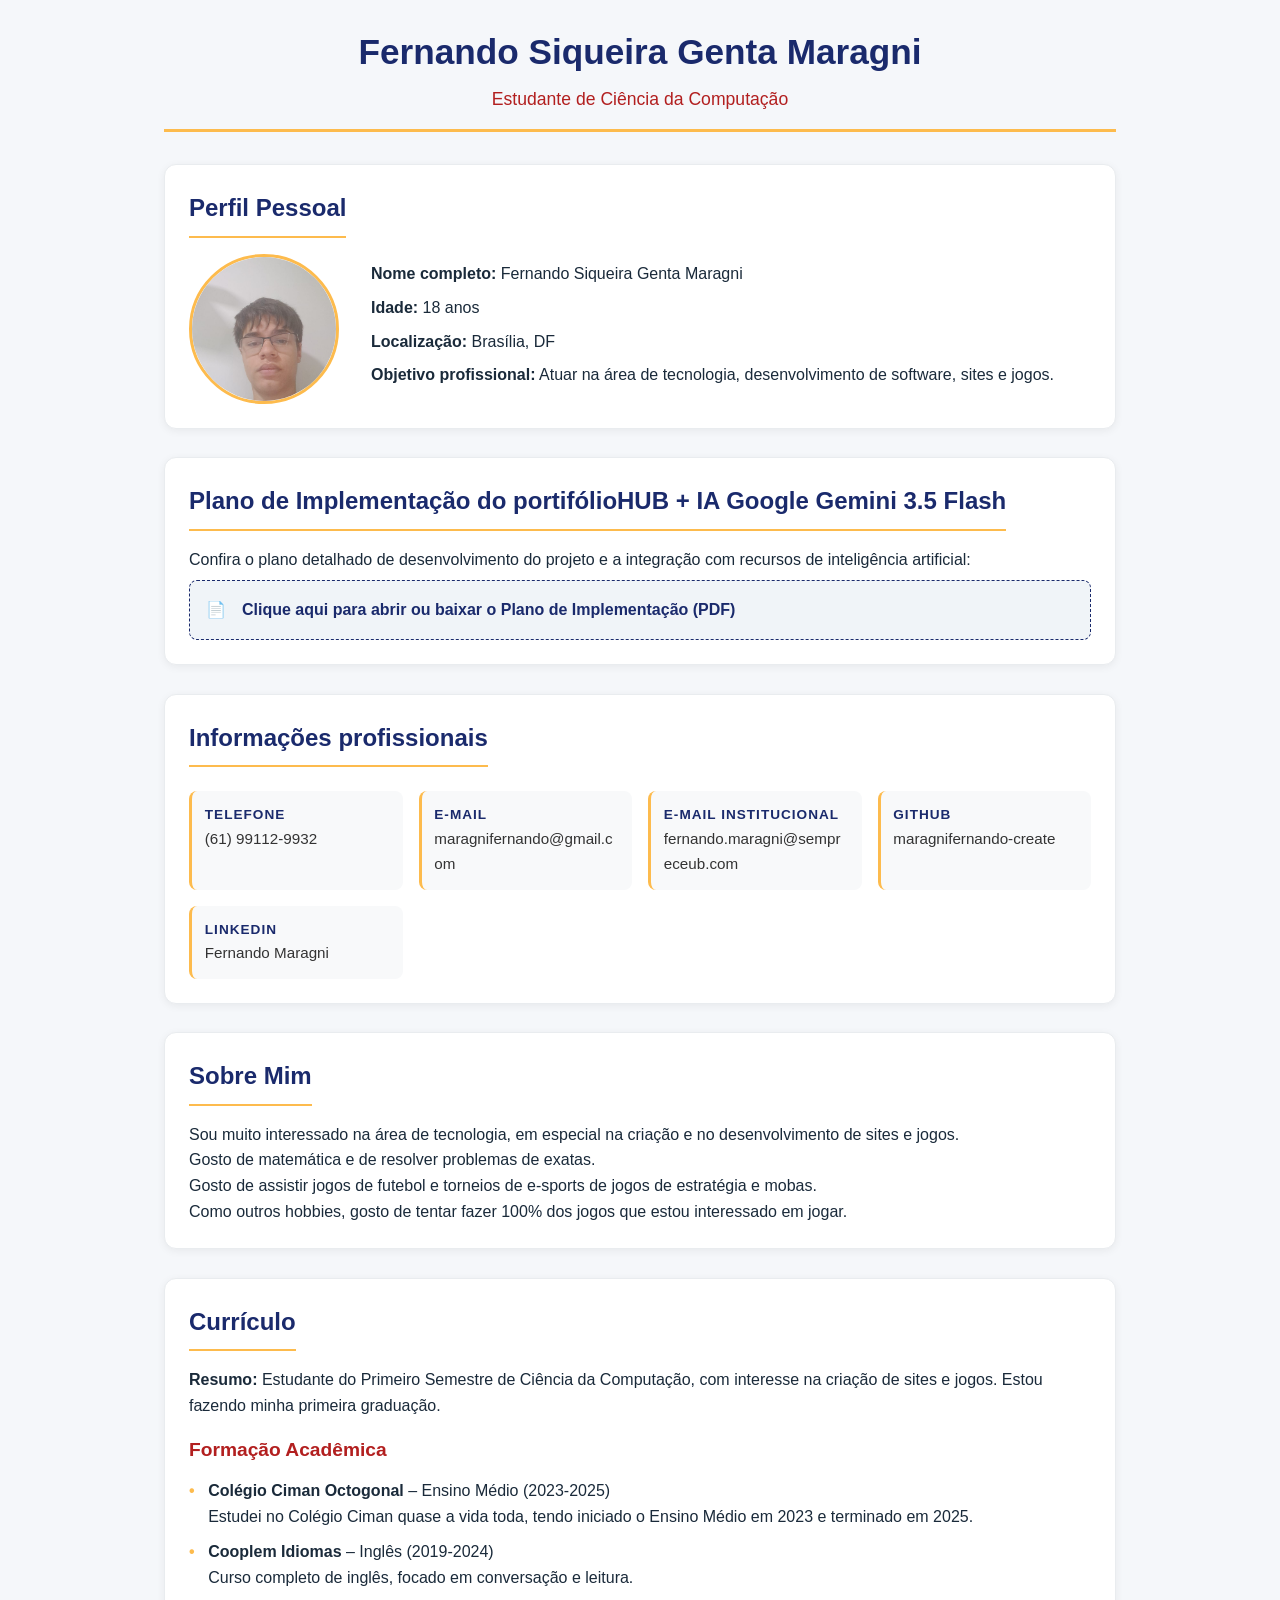
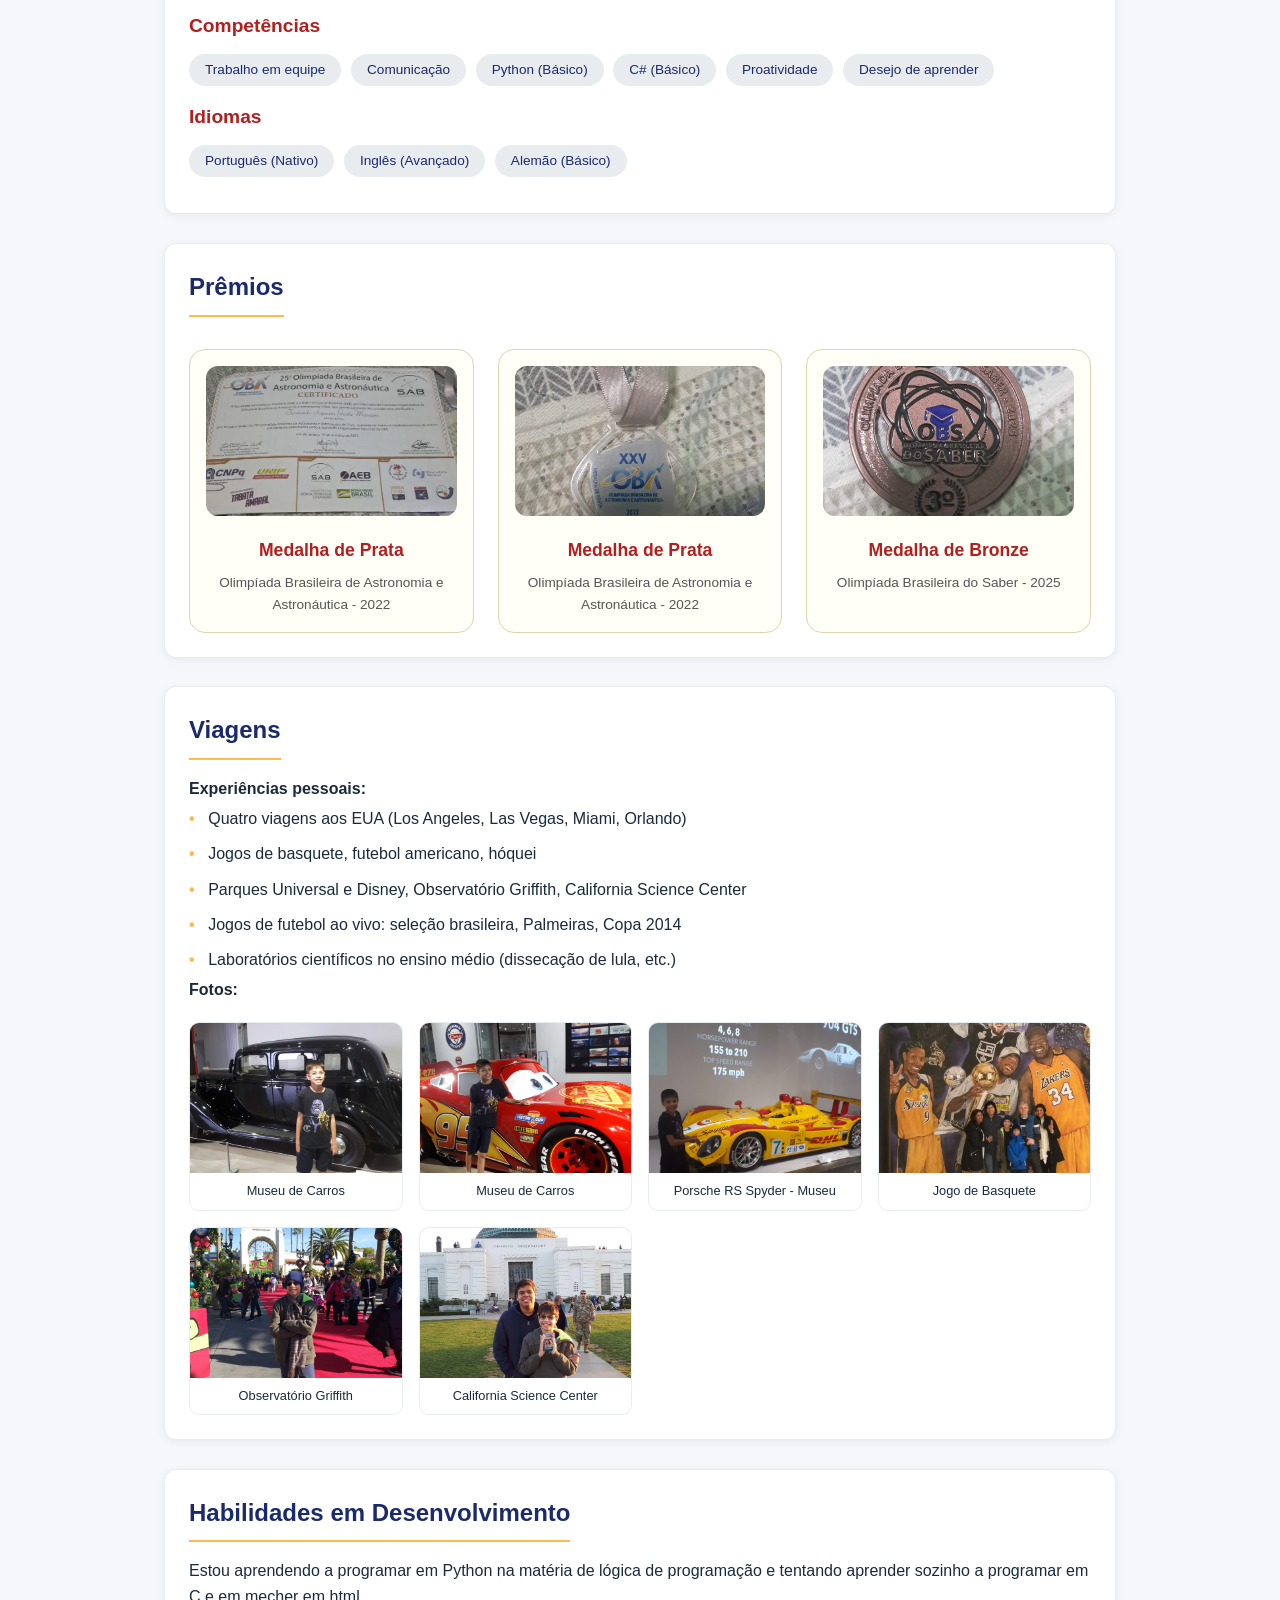
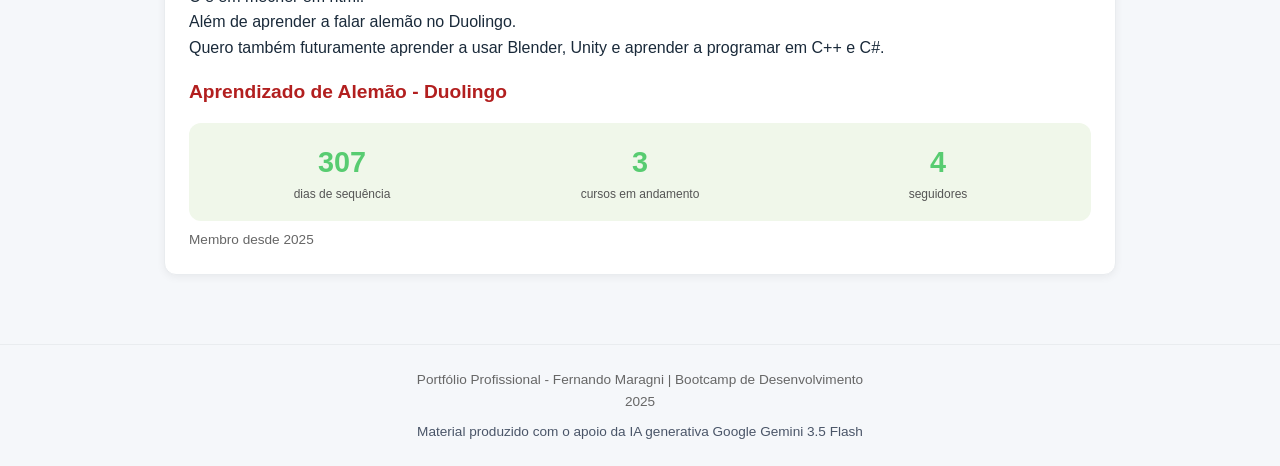
==== commit 602f064d: "Update index.html" ====
--- a/docs/index.html
+++ b/docs/index.html
@@ -100,6 +100,32 @@
             margin-bottom: 0.5rem;
         }
 
+        /* Seção do PDF */
+        .pdf-box {
+            display: flex;
+            align-items: center;
+            gap: 1rem;
+            background: #f0f4f8;
+            padding: 1rem;
+            border-radius: 8px;
+            border: 1px dashed #1a2a6c;
+            margin-top: 0.5rem;
+        }
+
+        .pdf-link {
+            color: #1a2a6c;
+            font-weight: bold;
+            text-decoration: none;
+            display: inline-flex;
+            align-items: center;
+            gap: 0.5rem;
+        }
+
+        .pdf-link:hover {
+            color: #b21f1f;
+            text-decoration: underline;
+        }
+
         /* Informações profissionais - grid */
         .info-grid {
             display: grid;
@@ -277,6 +303,12 @@
             margin-top: 1rem;
         }
 
+        .ai-message {
+            margin-top: 0.5rem;
+            font-weight: 500;
+            color: #4a5568;
+        }
+
         @media (max-width: 700px) {
             .profile-section {
                 flex-direction: column;
@@ -292,13 +324,11 @@
 
 <div class="container">
 
-    <!-- HEADER -->
     <div class="header">
         <h1>Fernando Siqueira Genta Maragni</h1>
         <p>Estudante de Ciência da Computação</p>
     </div>
 
-    <!-- PERFIL COM FOTO -->
     <div class="card">
         <h2>Perfil Pessoal</h2>
         <div class="profile-section">
@@ -314,7 +344,17 @@
         </div>
     </div>
 
-    <!-- INFORMAÇÕES PROFISSIONAIS -->
+    <div class="card">
+        <h2>Plano de Implementação do portifólioHUB + IA Google Gemini 3.5 Flash</h2>
+        <p>Confira o plano detalhado de desenvolvimento do projeto e a integração com recursos de inteligência artificial:</p>
+        <div class="pdf-box">
+            <span>📄</span>
+            <a class="pdf-link" href="Plano de implementação - Entrega Final Bootcamp 1.pdf" target="_blank">
+                Clique aqui para abrir ou baixar o Plano de Implementação (PDF)
+            </a>
+        </div>
+    </div>
+
     <div class="card">
         <h2>Informações profissionais</h2>
         <div class="info-grid">
@@ -341,7 +381,6 @@
         </div>
     </div>
 
-    <!-- SOBRE MIM -->
     <div class="card">
         <h2>Sobre Mim</h2>
         <p>Sou muito interessado na área de tecnologia, em especial na criação e no desenvolvimento de sites e jogos.</p>
@@ -350,7 +389,6 @@
         <p>Como outros hobbies, gosto de tentar fazer 100% dos jogos que estou interessado em jogar.</p>
     </div>
 
-    <!-- CURRÍCULO -->
     <div class="card">
         <h2>Currículo</h2>
         <p><strong>Resumo:</strong> Estudante do Primeiro Semestre de Ciência da Computação, com interesse na criação de sites e jogos. Estou fazendo minha primeira graduação.</p>
@@ -379,7 +417,6 @@
         </div>
     </div>
 
-    <!-- PRÊMIOS COM FOTOS -->
     <div class="card">
         <h2>Prêmios</h2>
         <div class="prizes-wrapper">
@@ -401,7 +438,6 @@
         </div>
     </div>
 
-    <!-- VIAGENS -->
     <div class="card">
         <h2>Viagens</h2>
         <p><strong>Experiências pessoais:</strong></p>
@@ -442,7 +478,6 @@
         </div>
     </div>
 
-    <!-- HABILIDADES EM DESENVOLVIMENTO + DUOLINGO -->
     <div class="card">
         <h2>Habilidades em Desenvolvimento</h2>
         <p>Estou aprendendo a programar em Python na matéria de lógica de programação e tentando aprender sozinho a programar em C e em mecher em html.</p>
@@ -472,6 +507,7 @@
 <footer>
     <p>Portfólio Profissional - Fernando Maragni | Bootcamp de Desenvolvimento</p>
     <p>2025</p>
+    <p class="ai-message">Material produzido com o apoio da IA generativa Google Gemini 3.5 Flash</p>
 </footer>
 
 </body>
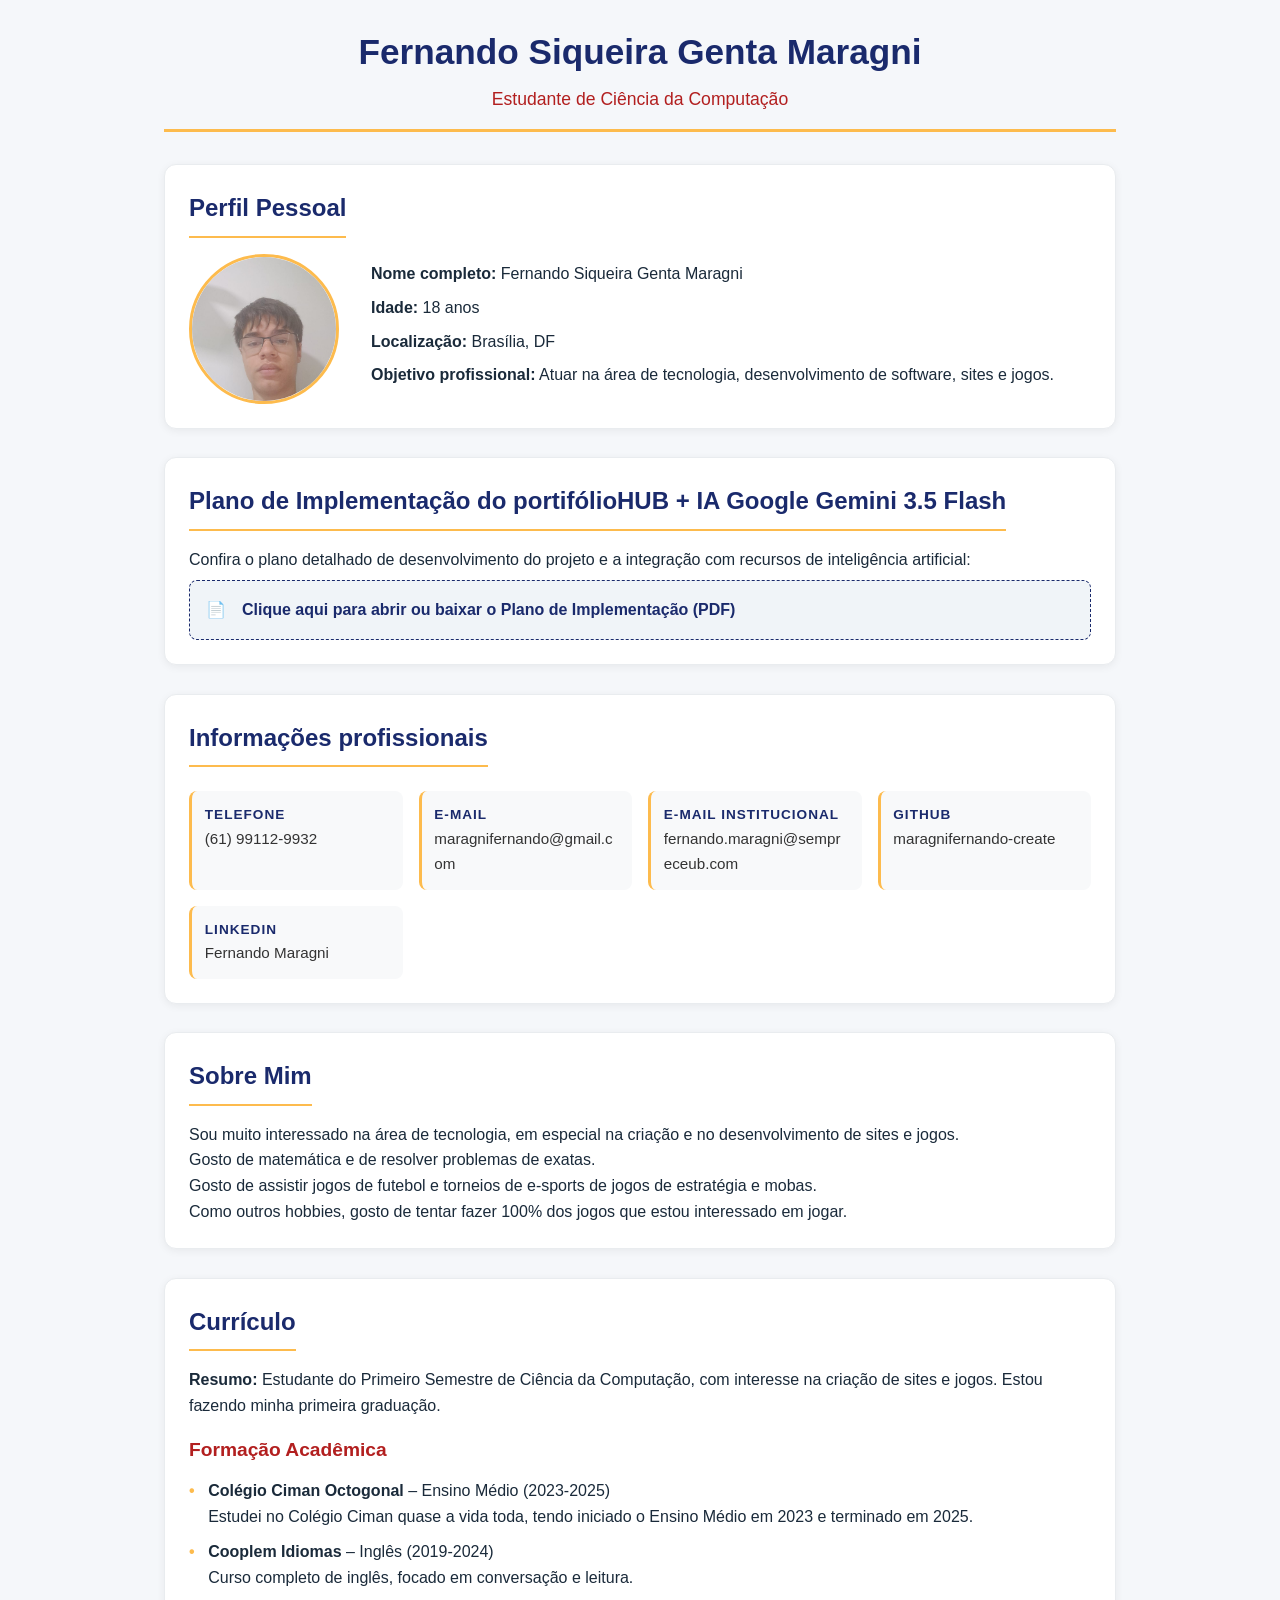
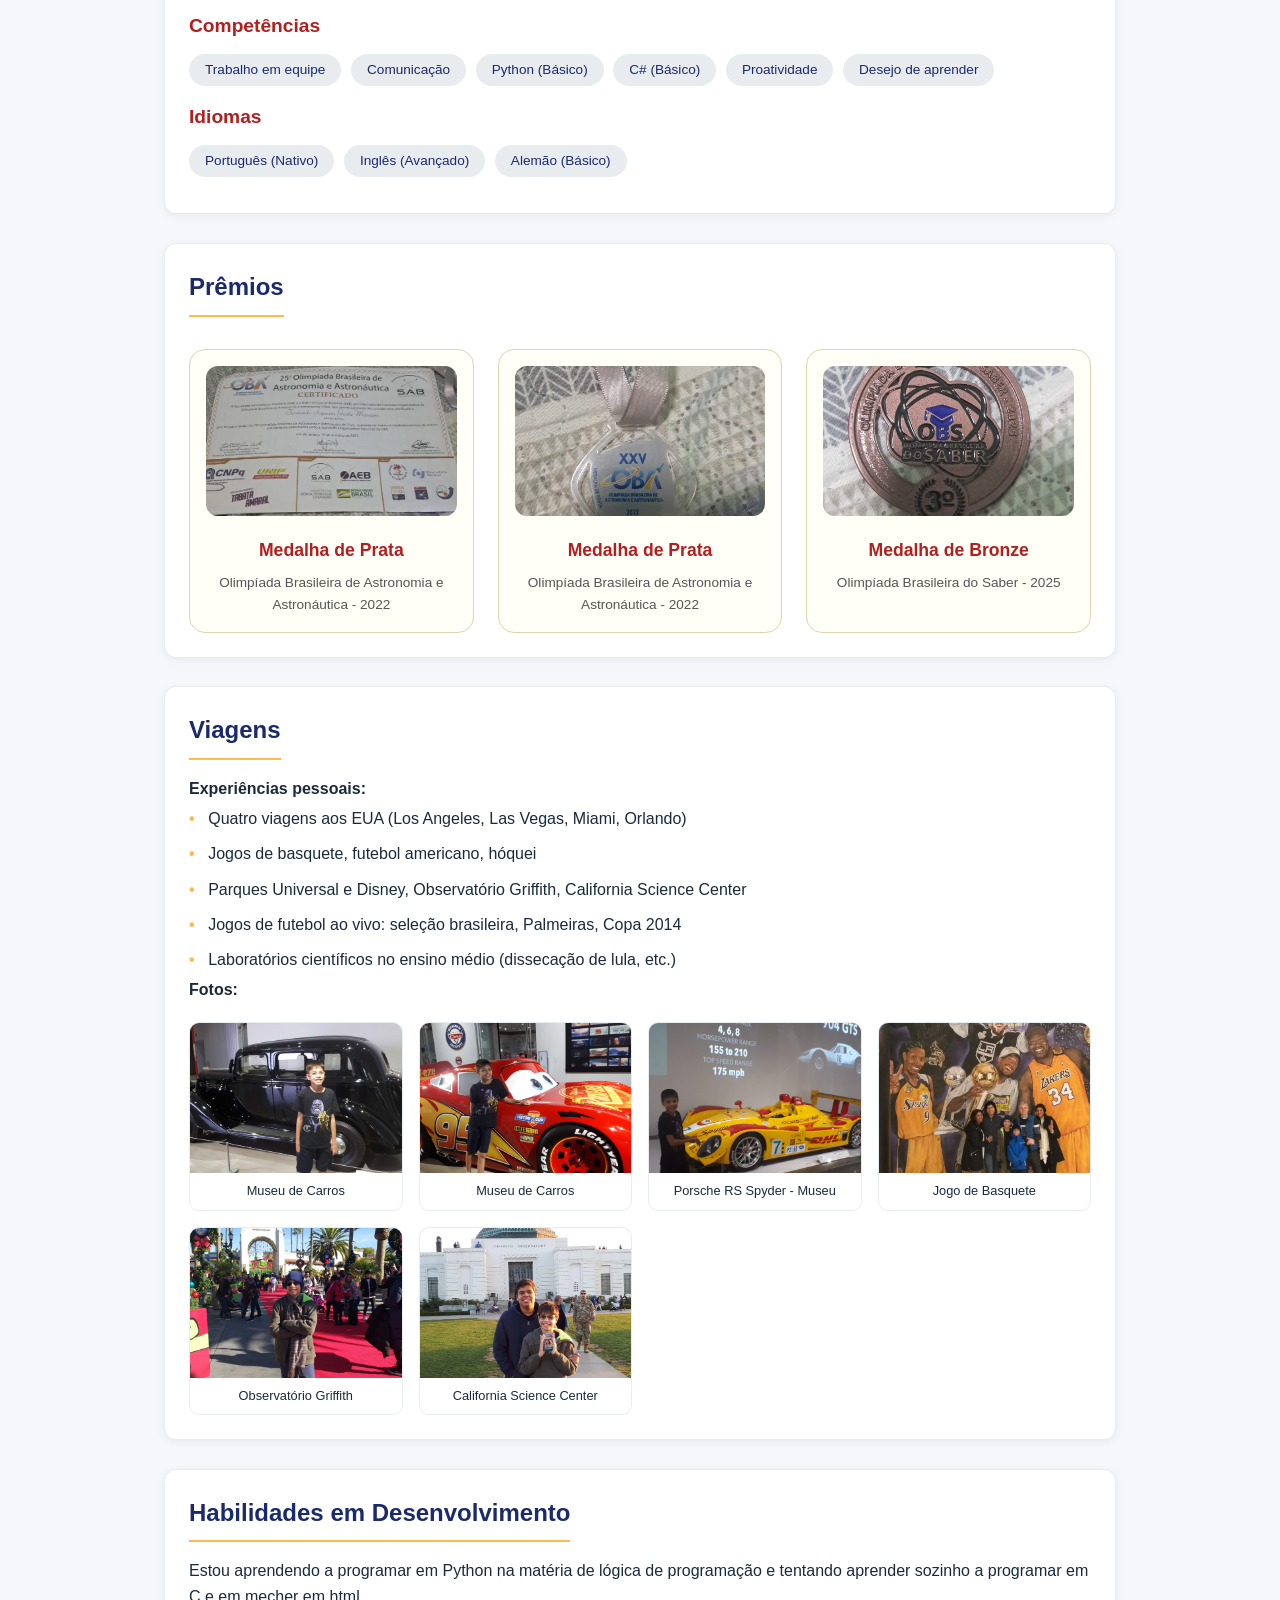
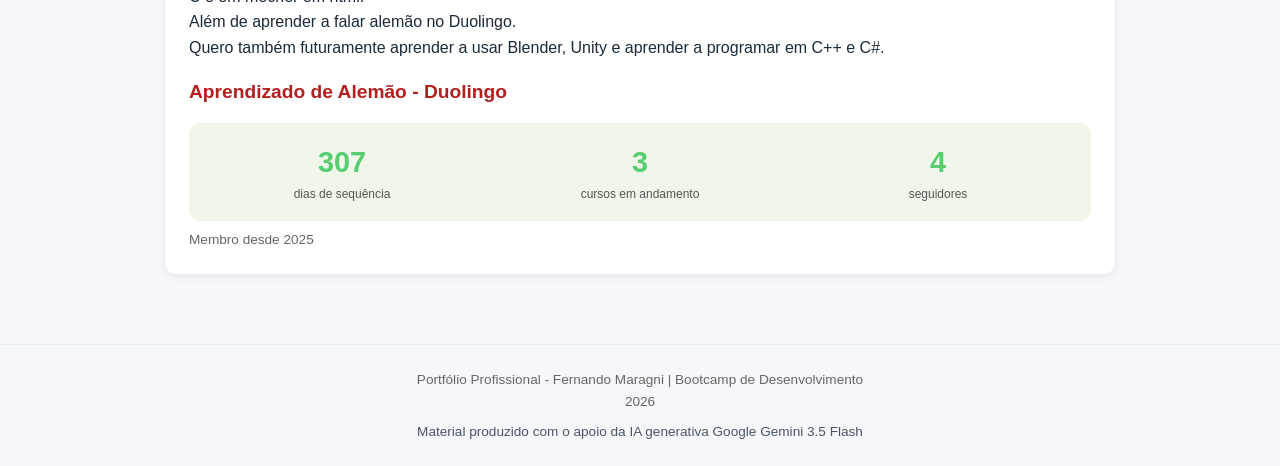
==== commit b0f6d74f: "Update index.html" ====
--- a/docs/index.html
+++ b/docs/index.html
@@ -506,7 +506,7 @@
 
 <footer>
     <p>Portfólio Profissional - Fernando Maragni | Bootcamp de Desenvolvimento</p>
-    <p>2025</p>
+    <p>2026</p>
     <p class="ai-message">Material produzido com o apoio da IA generativa Google Gemini 3.5 Flash</p>
 </footer>
 
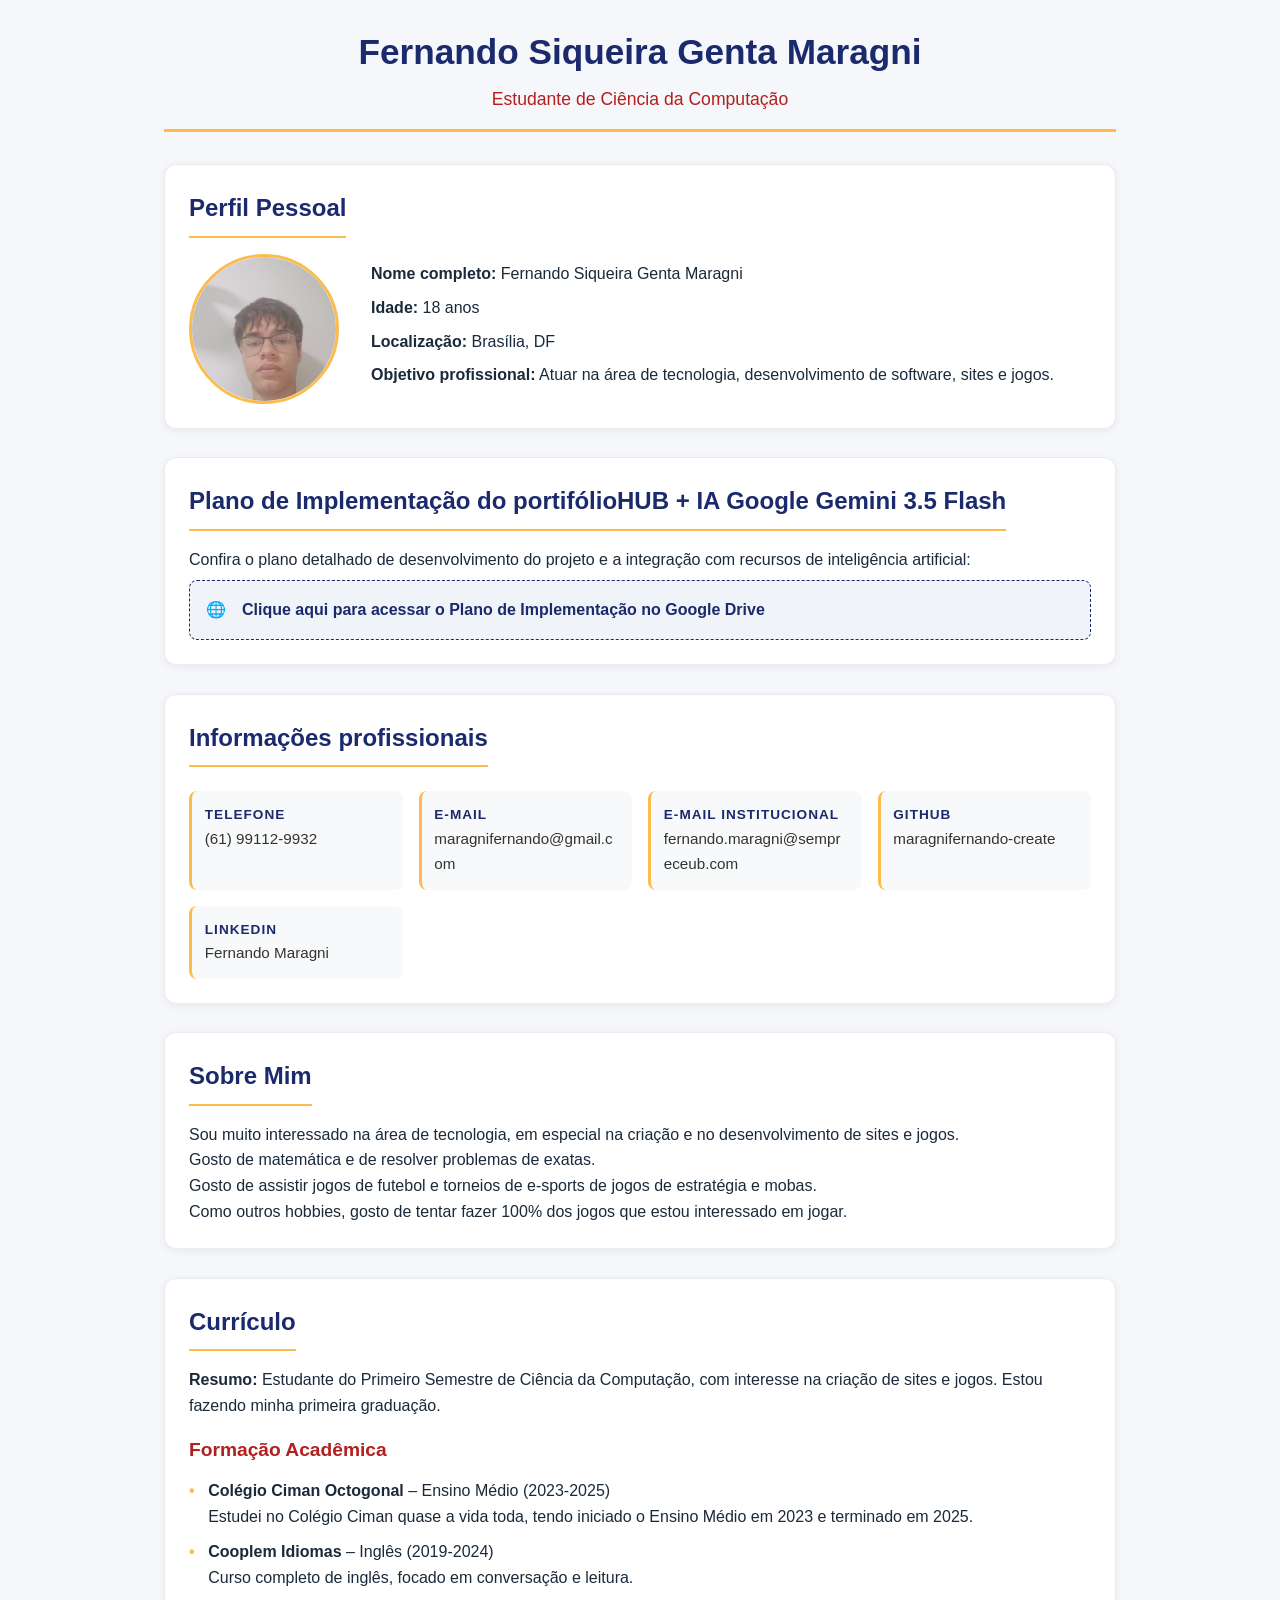
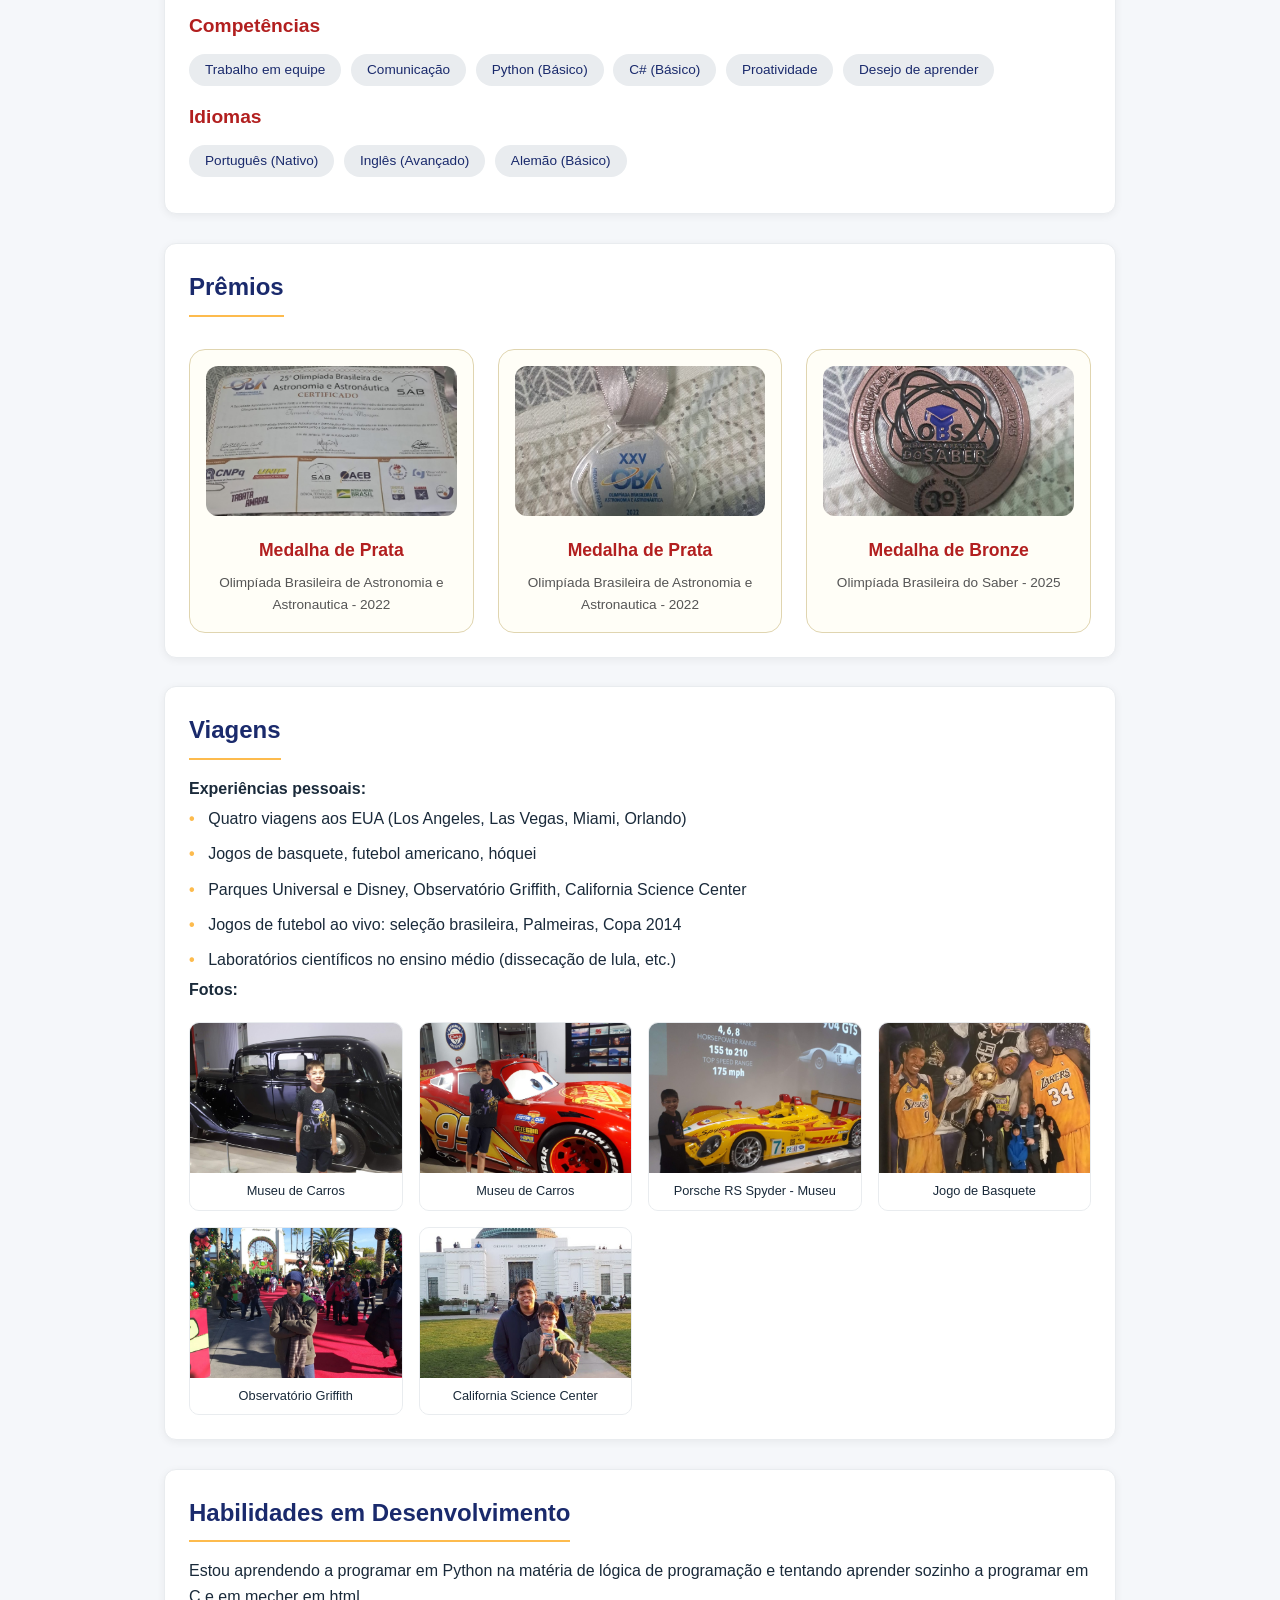
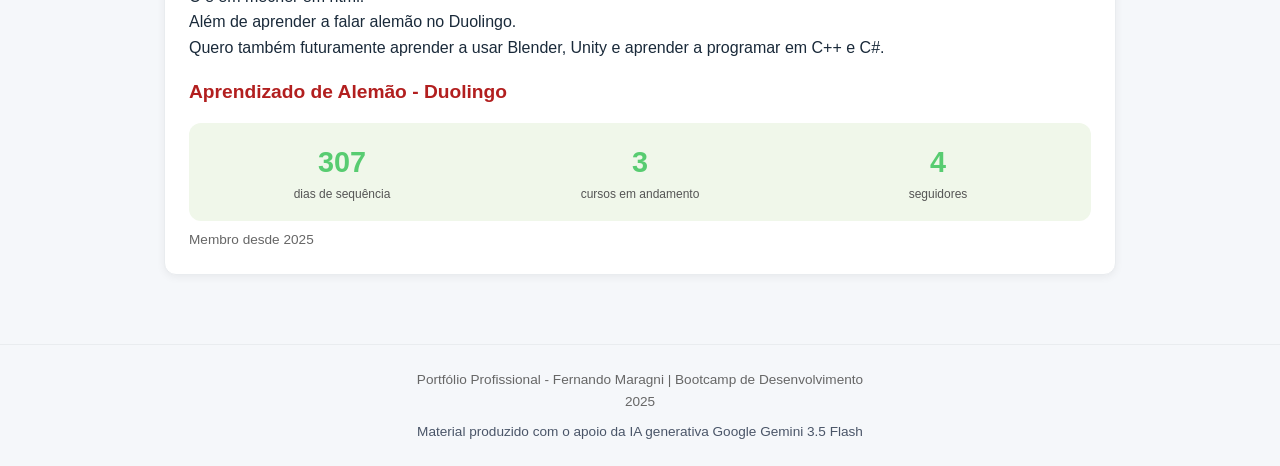
==== commit 5385d77d: "Update index.html" ====
--- a/docs/index.html
+++ b/docs/index.html
@@ -324,11 +324,13 @@
 
 <div class="container">
 
+    <!-- HEADER -->
     <div class="header">
         <h1>Fernando Siqueira Genta Maragni</h1>
         <p>Estudante de Ciência da Computação</p>
     </div>
 
+    <!-- PERFIL COM FOTO -->
     <div class="card">
         <h2>Perfil Pessoal</h2>
         <div class="profile-section">
@@ -344,17 +346,19 @@
         </div>
     </div>
 
+    <!-- SEÇÃO DO PLANO DE IMPLEMENTAÇÃO (COM O LINK ATUALIZADO DO GOOGLE DRIVE) -->
     <div class="card">
         <h2>Plano de Implementação do portifólioHUB + IA Google Gemini 3.5 Flash</h2>
         <p>Confira o plano detalhado de desenvolvimento do projeto e a integração com recursos de inteligência artificial:</p>
         <div class="pdf-box">
-            <span>📄</span>
-            <a class="pdf-link" href="Plano de implementação - Entrega Final Bootcamp 1.pdf" target="_blank">
-                Clique aqui para abrir ou baixar o Plano de Implementação (PDF)
+            <span>🌐</span>
+            <a class="pdf-link" href="https://drive.google.com/file/d/1_MNSNT3zxUosKpKUcuBEm68AMprxTlqW/view?usp=sharing" target="_blank">
+                Clique aqui para acessar o Plano de Implementação no Google Drive
             </a>
         </div>
     </div>
 
+    <!-- INFORMAÇÕES PROFISSIONAIS -->
     <div class="card">
         <h2>Informações profissionais</h2>
         <div class="info-grid">
@@ -381,6 +385,7 @@
         </div>
     </div>
 
+    <!-- SOBRE MIM -->
     <div class="card">
         <h2>Sobre Mim</h2>
         <p>Sou muito interessado na área de tecnologia, em especial na criação e no desenvolvimento de sites e jogos.</p>
@@ -389,6 +394,7 @@
         <p>Como outros hobbies, gosto de tentar fazer 100% dos jogos que estou interessado em jogar.</p>
     </div>
 
+    <!-- CURRÍCULO -->
     <div class="card">
         <h2>Currículo</h2>
         <p><strong>Resumo:</strong> Estudante do Primeiro Semestre de Ciência da Computação, com interesse na criação de sites e jogos. Estou fazendo minha primeira graduação.</p>
@@ -417,18 +423,19 @@
         </div>
     </div>
 
+    <!-- PRÊMIOS COM FOTOS -->
     <div class="card">
         <h2>Prêmios</h2>
         <div class="prizes-wrapper">
             <div class="prize-card">
                 <img src="Portifólio Profissional-Bootcamp 1_files/premio1.jpg" alt="Medalha de Prata">
                 <strong>Medalha de Prata</strong>
-                <p>Olimpíada Brasileira de Astronomia e Astronáutica - 2022</p>
+                <p>Olimpíada Brasileira de Astronomia e Astronautica - 2022</p>
             </div>
             <div class="prize-card">
                 <img src="Portifólio Profissional-Bootcamp 1_files/premio2.jpg" alt="Medalha de Prata">
                 <strong>Medalha de Prata</strong>
-                <p>Olimpíada Brasileira de Astronomia e Astronáutica - 2022</p>
+                <p>Olimpíada Brasileira de Astronomia e Astronautica - 2022</p>
             </div>
             <div class="prize-card">
                 <img src="Portifólio Profissional-Bootcamp 1_files/premio3.jpg" alt="Medalha de Bronze">
@@ -438,6 +445,7 @@
         </div>
     </div>
 
+    <!-- VIAGENS -->
     <div class="card">
         <h2>Viagens</h2>
         <p><strong>Experiências pessoais:</strong></p>
@@ -478,6 +486,7 @@
         </div>
     </div>
 
+    <!-- HABILIDADES EM DESENVOLVIMENTO + DUOLINGO -->
     <div class="card">
         <h2>Habilidades em Desenvolvimento</h2>
         <p>Estou aprendendo a programar em Python na matéria de lógica de programação e tentando aprender sozinho a programar em C e em mecher em html.</p>
@@ -506,7 +515,7 @@
 
 <footer>
     <p>Portfólio Profissional - Fernando Maragni | Bootcamp de Desenvolvimento</p>
-    <p>2026</p>
+    <p>2025</p>
     <p class="ai-message">Material produzido com o apoio da IA generativa Google Gemini 3.5 Flash</p>
 </footer>
 
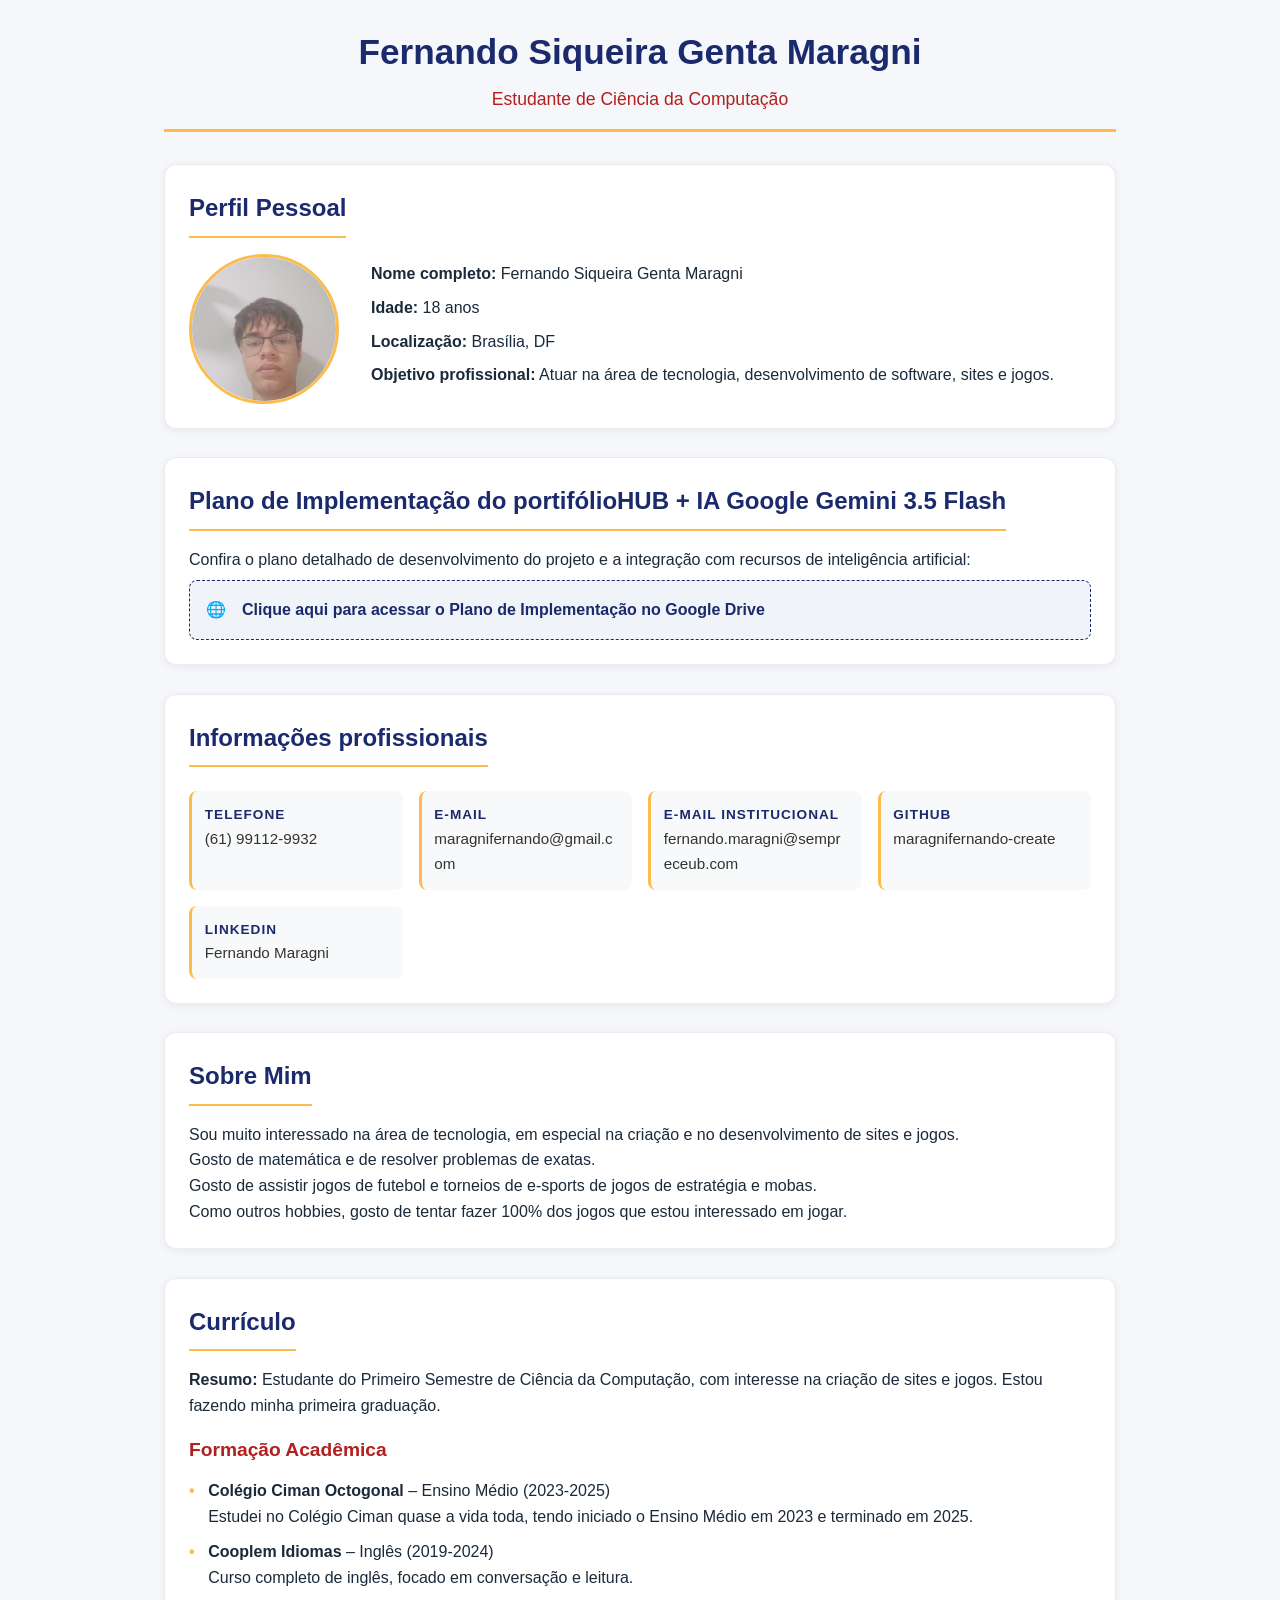
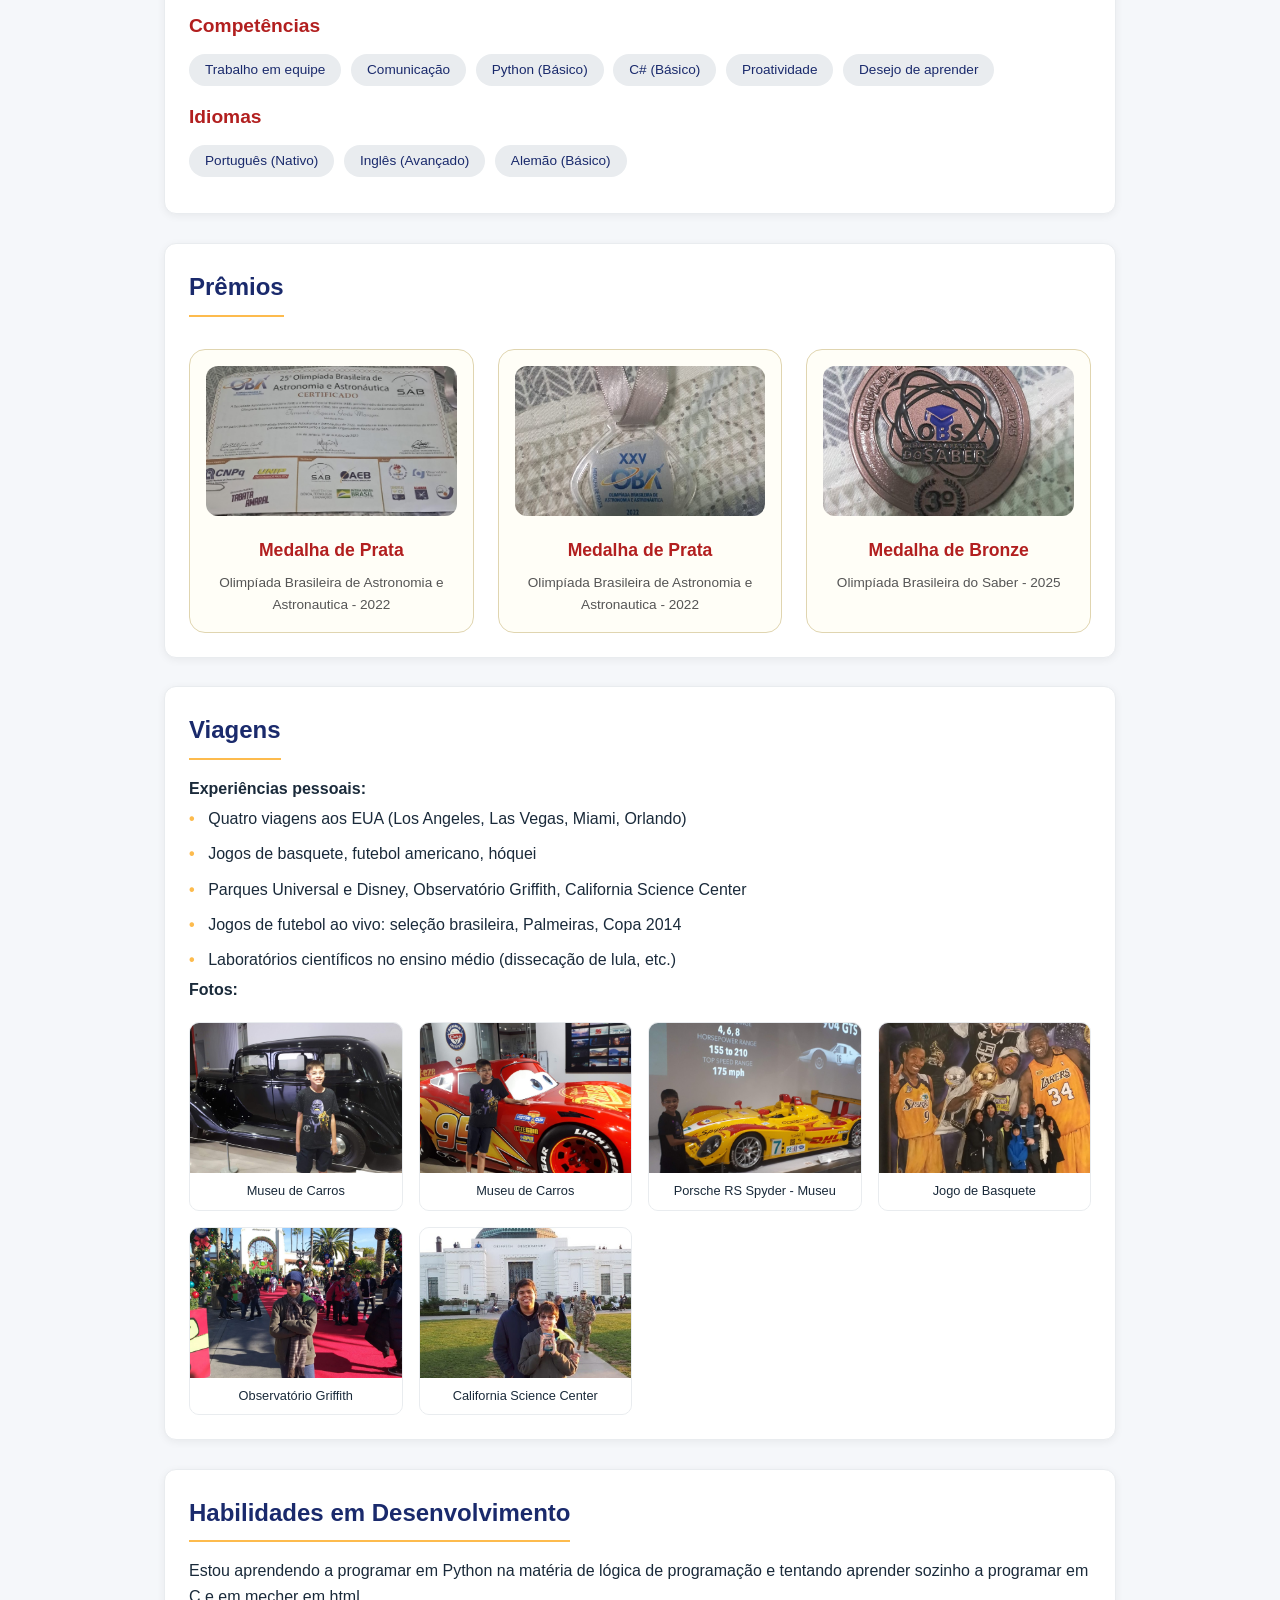
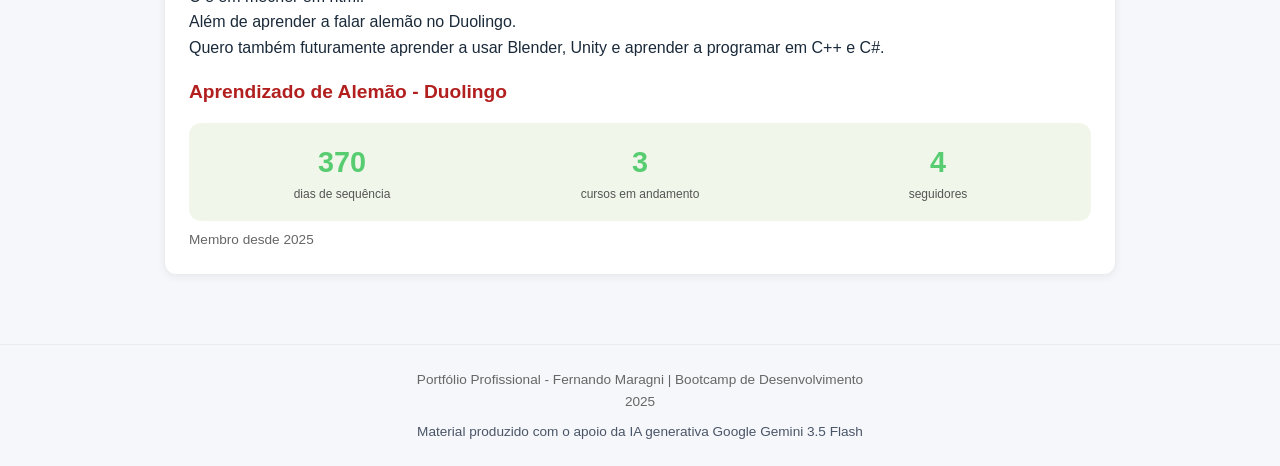
==== commit 2d3a6e52: "Update index.html" ====
--- a/docs/index.html
+++ b/docs/index.html
@@ -496,7 +496,7 @@
         <h3>Aprendizado de Alemão - Duolingo</h3>
         <div class="duolingo-stats">
             <div class="stat">
-                <div class="stat-number">307</div>
+                <div class="stat-number">370</div>
                 <div class="stat-label">dias de sequência</div>
             </div>
             <div class="stat">
